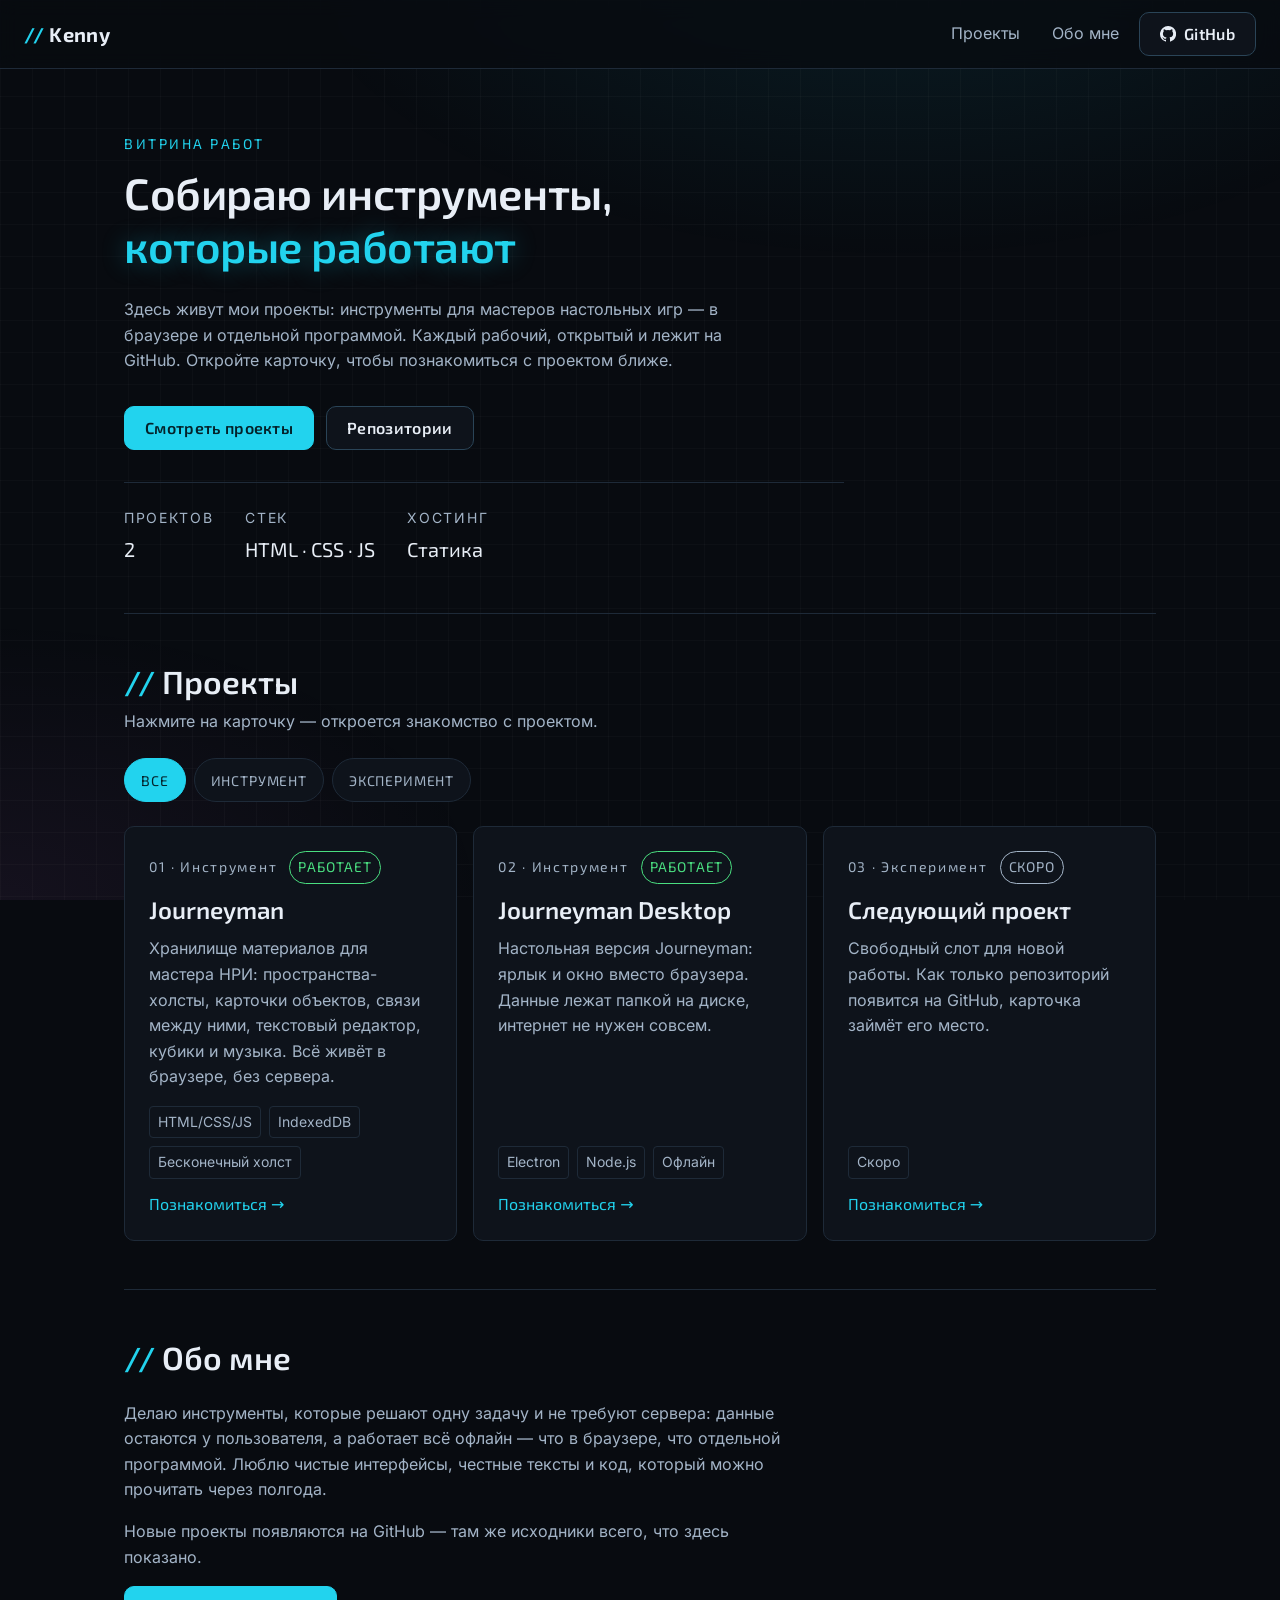
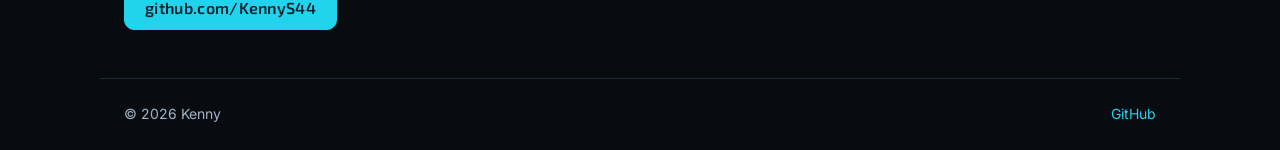
==== index.html @ f15e777d "js/main.js, index.html, og.png: карточка Mind заменена на Journeyman Desktop В main.js слот Mind зам" ====
<!DOCTYPE html>
<html lang="ru">
<head>
<meta charset="utf-8">
<meta name="viewport" content="width=device-width, initial-scale=1">
<title>Kenny — фронтенд-разработчик, портфолио проектов</title>
<meta name="description" content="Портфолио Kenny: инструменты на чистых HTML, CSS и JavaScript. Journeyman — кодекс мастера настольных ролевых игр в браузере и настольной версией. Исходники на GitHub.">
<link rel="canonical" href="https://kennys44.github.io/MyScreen/">

<meta property="og:type" content="website">
<meta property="og:site_name" content="Kenny — витрина проектов">
<meta property="og:title" content="Kenny — фронтенд-разработчик, портфолио проектов">
<meta property="og:description" content="Инструменты на чистых HTML, CSS и JavaScript: Journeyman для мастеров НРИ — в браузере и настольной версией. Исходники на GitHub.">
<meta property="og:url" content="https://kennys44.github.io/MyScreen/">
<meta property="og:image" content="https://kennys44.github.io/MyScreen/og.png">
<meta property="og:image:width" content="1200">
<meta property="og:image:height" content="630">
<meta property="og:locale" content="ru_RU">
<meta name="twitter:card" content="summary_large_image">
<meta name="theme-color" content="#080b10">

<link rel="icon" href="favicon.svg" type="image/svg+xml">
<link rel="apple-touch-icon" href="apple-touch-icon.png">

<link rel="preload" href="fonts/Exo2-600-cyrillic.woff2" as="font" type="font/woff2" crossorigin>
<link rel="preload" href="fonts/Inter-400-cyrillic.woff2" as="font" type="font/woff2" crossorigin>
<link rel="stylesheet" href="fonts.css">
<link rel="stylesheet" href="style.css">
</head>
<body>
<div class="grid-bg" aria-hidden="true"></div>

<header class="topbar">
  <a class="brand" href="#top">
    <span class="brand-mark">//</span> Kenny
  </a>
  <nav class="nav">
    <a href="#projects">Проекты</a>
    <a href="#about">Обо мне</a>
    <a class="btn btn-ghost" href="https://github.com/KennyS44" target="_blank" rel="noopener">
      <svg viewBox="0 0 16 16" width="16" height="16" aria-hidden="true"><path fill="currentColor" d="M8 0a8 8 0 0 0-2.53 15.59c.4.07.55-.17.55-.38l-.01-1.34c-2.23.48-2.7-1.07-2.7-1.07-.36-.93-.89-1.18-.89-1.18-.73-.5.05-.49.05-.49.8.06 1.23.83 1.23.83.72 1.23 1.88.87 2.34.67.07-.52.28-.87.51-1.07-1.78-.2-3.64-.89-3.64-3.95 0-.87.31-1.59.83-2.15-.08-.2-.36-1.02.08-2.12 0 0 .67-.21 2.2.82a7.6 7.6 0 0 1 4 0c1.53-1.03 2.2-.82 2.2-.82.44 1.1.16 1.92.08 2.12.52.56.83 1.28.83 2.15 0 3.07-1.87 3.75-3.65 3.95.29.25.54.73.54 1.48l-.01 2.2c0 .21.14.46.55.38A8 8 0 0 0 8 0z"/></svg>
      GitHub
    </a>
  </nav>
</header>

<main id="top">
  <section class="hero">
    <p class="eyebrow">Витрина работ</p>
    <h1>Собираю инструменты,<br><span class="accent">которые работают</span></h1>
    <p class="lead">
      Здесь живут мои проекты: инструменты для мастеров настольных игр —
      в браузере и отдельной программой. Каждый рабочий, открытый и лежит
      на GitHub. Откройте карточку, чтобы познакомиться с проектом ближе.
    </p>
    <div class="hero-actions">
      <a class="btn btn-solid" href="#projects">Смотреть проекты</a>
      <a class="btn btn-ghost" href="https://github.com/KennyS44" target="_blank" rel="noopener">Репозитории</a>
    </div>
    <dl class="stats">
      <div><dt>Проектов</dt><dd data-stat="count">—</dd></div>
      <div><dt>Стек</dt><dd>HTML · CSS · JS</dd></div>
      <div><dt>Хостинг</dt><dd>Статика</dd></div>
    </dl>
  </section>

  <section class="section" id="projects">
    <div class="section-head">
      <h2>Проекты</h2>
      <p class="section-sub">Нажмите на карточку — откроется знакомство с проектом.</p>
    </div>
    <div class="filters" role="group" aria-label="Фильтр проектов"></div>
    <ul class="cards" id="cards"></ul>
  </section>

  <section class="section" id="about">
    <div class="section-head">
      <h2>Обо мне</h2>
    </div>
    <div class="about">
      <p>
        Делаю инструменты, которые решают одну задачу и не требуют сервера:
        данные остаются у пользователя, а работает всё офлайн — что в браузере,
        что отдельной программой. Люблю чистые интерфейсы, честные тексты и код,
        который можно прочитать через полгода.
      </p>
      <p>
        Новые проекты появляются на GitHub — там же исходники всего, что здесь
        показано.
      </p>
      <a class="btn btn-solid" href="https://github.com/KennyS44" target="_blank" rel="noopener">github.com/KennyS44</a>
    </div>
  </section>
</main>

<footer class="footer">
  <span>© <span data-year></span> Kenny</span>
  <a href="https://github.com/KennyS44" target="_blank" rel="noopener">GitHub</a>
</footer>

<div class="modal" id="modal" hidden>
  <div class="modal-backdrop" data-close></div>
  <div class="modal-panel" role="dialog" aria-modal="true" aria-labelledby="modal-title" tabindex="-1">
    <button class="modal-close" type="button" data-close aria-label="Закрыть">×</button>
    <div class="modal-body"></div>
  </div>
</div>

<script src="main.js"></script>
</body>
</html>
---- fonts.css ----
/* Шрифты лежат рядом — сайт не зависит от Google Fonts. */

@font-face {
  font-family: 'Exo 2';
  font-style: normal;
  font-weight: 400;
  font-display: swap;
  src: url('fonts/Exo2-400-cyrillic.woff2') format('woff2');
  unicode-range: U+0301, U+0400-045F, U+0490-0491, U+04B0-04B1, U+2116;
}

@font-face {
  font-family: 'Exo 2';
  font-style: normal;
  font-weight: 400;
  font-display: swap;
  src: url('fonts/Exo2-400-latin.woff2') format('woff2');
  unicode-range: U+0000-00FF, U+0131, U+0152-0153, U+02BB-02BC, U+02C6, U+02DA, U+02DC, U+0304, U+0308, U+0329, U+2000-206F, U+20AC, U+2122, U+2191, U+2193, U+2212, U+2215, U+FEFF, U+FFFD;
}

@font-face {
  font-family: 'Exo 2';
  font-style: normal;
  font-weight: 600;
  font-display: swap;
  src: url('fonts/Exo2-600-cyrillic.woff2') format('woff2');
  unicode-range: U+0301, U+0400-045F, U+0490-0491, U+04B0-04B1, U+2116;
}

@font-face {
  font-family: 'Exo 2';
  font-style: normal;
  font-weight: 600;
  font-display: swap;
  src: url('fonts/Exo2-600-latin.woff2') format('woff2');
  unicode-range: U+0000-00FF, U+0131, U+0152-0153, U+02BB-02BC, U+02C6, U+02DA, U+02DC, U+0304, U+0308, U+0329, U+2000-206F, U+20AC, U+2122, U+2191, U+2193, U+2212, U+2215, U+FEFF, U+FFFD;
}

@font-face {
  font-family: 'Exo 2';
  font-style: normal;
  font-weight: 700;
  font-display: swap;
  src: url('fonts/Exo2-700-cyrillic.woff2') format('woff2');
  unicode-range: U+0301, U+0400-045F, U+0490-0491, U+04B0-04B1, U+2116;
}

@font-face {
  font-family: 'Exo 2';
  font-style: normal;
  font-weight: 700;
  font-display: swap;
  src: url('fonts/Exo2-700-latin.woff2') format('woff2');
  unicode-range: U+0000-00FF, U+0131, U+0152-0153, U+02BB-02BC, U+02C6, U+02DA, U+02DC, U+0304, U+0308, U+0329, U+2000-206F, U+20AC, U+2122, U+2191, U+2193, U+2212, U+2215, U+FEFF, U+FFFD;
}

@font-face {
  font-family: 'Inter';
  font-style: normal;
  font-weight: 400;
  font-display: swap;
  src: url('fonts/Inter-400-cyrillic.woff2') format('woff2');
  unicode-range: U+0301, U+0400-045F, U+0490-0491, U+04B0-04B1, U+2116;
}

@font-face {
  font-family: 'Inter';
  font-style: normal;
  font-weight: 400;
  font-display: swap;
  src: url('fonts/Inter-400-latin.woff2') format('woff2');
  unicode-range: U+0000-00FF, U+0131, U+0152-0153, U+02BB-02BC, U+02C6, U+02DA, U+02DC, U+0304, U+0308, U+0329, U+2000-206F, U+20AC, U+2122, U+2191, U+2193, U+2212, U+2215, U+FEFF, U+FFFD;
}
---- style.css ----
/* MyScreen — витрина проектов. Киберпанк-каркас в деловой подаче. */

:root {
  --bg: #080b10;
  --surface: #0e131b;
  --surface-2: #131a24;
  --line: #1e2a38;
  --line-hot: #2a4457;
  --text: #e8eef6;
  --muted: #a3b4c7;
  --accent: #22d3ee;
  --accent-dim: #0e7f92;
  --magenta: #e879f9;

  --f-head: "Exo 2", ui-sans-serif, system-ui, sans-serif;
  --f-body: "Inter", ui-sans-serif, system-ui, -apple-system, sans-serif;

  --r: 10px;
  --ease: cubic-bezier(.22, .61, .36, 1);
}

* { box-sizing: border-box; }

html { scroll-behavior: smooth; }

body {
  margin: 0;
  background: var(--bg);
  color: var(--text);
  font-family: var(--f-body);
  font-size: 16px;
  line-height: 1.6;
  -webkit-font-smoothing: antialiased;
  overflow-x: hidden;
}

/* Фоновая сетка — тихая, не мешает читать */
.grid-bg {
  position: fixed;
  inset: 0;
  z-index: -1;
  background:
    radial-gradient(900px 500px at 70% -10%, rgba(34, 211, 238, .10), transparent 70%),
    radial-gradient(700px 400px at 0% 100%, rgba(232, 121, 249, .06), transparent 70%),
    linear-gradient(rgba(255, 255, 255, .022) 1px, transparent 1px) 0 0 / 100% 32px,
    linear-gradient(90deg, rgba(255, 255, 255, .022) 1px, transparent 1px) 0 0 / 32px 100%;
}

a { color: var(--accent); text-decoration: none; }
a:hover { color: #7fe9f7; }

h1, h2, h3 { font-family: var(--f-head); font-weight: 600; line-height: 1.2; margin: 0; }

/* ---------- Шапка ---------- */
.topbar {
  position: sticky;
  top: 0;
  z-index: 20;
  display: flex;
  align-items: center;
  justify-content: space-between;
  gap: 16px;
  padding: 12px 24px;
  background: rgba(8, 11, 16, .82);
  backdrop-filter: blur(10px);
  border-bottom: 1px solid var(--line);
}

.brand {
  font-family: var(--f-head);
  font-size: 20px;
  font-weight: 700;
  color: var(--text);
  letter-spacing: .02em;
}
.brand-mark { color: var(--accent); }

.nav { display: flex; align-items: center; gap: 8px; }
.nav > a:not(.btn) {
  color: var(--muted);
  font-size: 16px;
  padding: 8px 12px;
  border-radius: var(--r);
  min-height: 44px;
  display: inline-flex;
  align-items: center;
  transition: color .2s var(--ease), background .2s var(--ease);
}
.nav > a:not(.btn):hover { color: var(--text); background: var(--surface-2); }

/* ---------- Кнопки ---------- */
.btn {
  display: inline-flex;
  align-items: center;
  justify-content: center;
  gap: 8px;
  min-height: 44px;
  padding: 8px 20px;
  border-radius: var(--r);
  border: 1px solid var(--line-hot);
  font-family: var(--f-head);
  font-size: 16px;
  font-weight: 600;
  letter-spacing: .02em;
  cursor: pointer;
  transition: transform .2s var(--ease), background .2s var(--ease),
              border-color .2s var(--ease), box-shadow .2s var(--ease);
}
.btn:hover { transform: translateY(-2px); }

.btn-solid {
  background: var(--accent);
  border-color: var(--accent);
  color: #04222a;
}
.btn-solid:hover { background: #4ce0f5; color: #04222a; box-shadow: 0 8px 24px rgba(34, 211, 238, .22); }

.btn-ghost { background: var(--surface); color: var(--text); }
.btn-ghost:hover { border-color: var(--accent); color: var(--text); background: var(--surface-2); }

/* ---------- Герой ---------- */
main { max-width: 1080px; margin: 0 auto; padding: 0 24px; }

.hero { padding: 64px 0 48px; max-width: 720px; }

.eyebrow {
  font-family: var(--f-head);
  font-size: 14px;
  letter-spacing: .18em;
  text-transform: uppercase;
  color: var(--accent);
  margin: 0 0 12px;
}

.hero h1 { font-size: 44px; letter-spacing: -.01em; }
.hero h1 .accent {
  color: var(--accent);
  text-shadow: 0 0 24px rgba(34, 211, 238, .35);
}

.lead {
  color: var(--muted);
  font-size: 16px;
  max-width: 60ch;
  margin: 24px 0 0;
}

.hero-actions { display: flex; flex-wrap: wrap; gap: 12px; margin-top: 32px; }

.stats {
  display: flex;
  flex-wrap: wrap;
  gap: 32px;
  margin: 32px 0 0;
  padding-top: 24px;
  border-top: 1px solid var(--line);
}
.stats dt {
  font-size: 14px;
  letter-spacing: .12em;
  text-transform: uppercase;
  color: var(--muted);
}
.stats dd {
  margin: 4px 0 0;
  font-family: var(--f-head);
  font-size: 20px;
  color: var(--text);
}

/* ---------- Секции ---------- */
.section { padding: 48px 0; border-top: 1px solid var(--line); }
.section-head { margin-bottom: 24px; }
.section-head h2 { font-size: 32px; }
.section-head h2::before { content: "// "; color: var(--accent); }
.section-sub { color: var(--muted); margin: 8px 0 0; max-width: 60ch; }

/* ---------- Фильтры ---------- */
.filters { display: flex; flex-wrap: wrap; gap: 8px; margin-bottom: 24px; }
.chip {
  min-height: 44px;
  padding: 8px 16px;
  border-radius: 999px;
  border: 1px solid var(--line);
  background: var(--surface);
  color: var(--muted);
  font-family: var(--f-head);
  font-size: 14px;
  letter-spacing: .06em;
  text-transform: uppercase;
  cursor: pointer;
  transition: color .2s var(--ease), border-color .2s var(--ease), background .2s var(--ease);
}
.chip:hover { color: var(--text); border-color: var(--line-hot); }
.chip[aria-pressed="true"] {
  color: #04222a;
  background: var(--accent);
  border-color: var(--accent);
}

/* ---------- Карточки ---------- */
.cards {
  list-style: none;
  margin: 0;
  padding: 0;
  display: grid;
  grid-template-columns: repeat(auto-fill, minmax(300px, 1fr));
  gap: 16px;
}

.cards li { display: flex; }

.card {
  position: relative;
  display: flex;
  flex-direction: column;
  gap: 12px;
  width: 100%;
  text-align: left;
  padding: 24px;
  background: var(--surface);
  border: 1px solid var(--line);
  border-radius: var(--r);
  color: var(--text);
  font: inherit;
  cursor: pointer;
  overflow: hidden;
  transition: transform .2s var(--ease), border-color .2s var(--ease), background .2s var(--ease);
}
.card::before {
  content: "";
  position: absolute;
  left: 0; top: 0; bottom: 0;
  width: 2px;
  background: linear-gradient(180deg, var(--accent), var(--magenta));
  opacity: 0;
  transition: opacity .2s var(--ease);
}
.card:hover, .card:focus-visible {
  transform: translateY(-4px);
  border-color: var(--line-hot);
  background: var(--surface-2);
  outline: none;
}
.card:hover::before, .card:focus-visible::before { opacity: 1; }

.card-top { display: flex; align-items: center; justify-content: space-between; gap: 12px; }
.card-id { font-family: var(--f-head); font-size: 14px; letter-spacing: .12em; color: var(--muted); }

.status {
  font-family: var(--f-head);
  font-size: 14px;
  letter-spacing: .06em;
  text-transform: uppercase;
  padding: 4px 8px;
  border-radius: 999px;
  border: 1px solid currentColor;
}
.status.live { color: #4ade80; }
.status.wip { color: #fbbf24; }
.status.idea { color: var(--muted); }

.card h3 { font-size: 24px; }
.card p { margin: 0; color: var(--muted); font-size: 16px; }

.tags { display: flex; flex-wrap: wrap; gap: 8px; margin-top: auto; padding-top: 4px; }
.tag {
  font-size: 14px;
  color: var(--muted);
  border: 1px solid var(--line);
  border-radius: 4px;
  padding: 4px 8px;
}

.card-more { font-family: var(--f-head); font-size: 16px; color: var(--accent); }

/* ---------- Обо мне ---------- */
.about { max-width: 66ch; display: flex; flex-direction: column; align-items: flex-start; gap: 16px; }
.about p { margin: 0; color: var(--muted); }

/* ---------- Подвал ---------- */
.footer {
  max-width: 1080px;
  margin: 0 auto;
  padding: 24px;
  display: flex;
  justify-content: space-between;
  gap: 16px;
  color: var(--muted);
  font-size: 14px;
  border-top: 1px solid var(--line);
}

/* ---------- Знакомство с проектом ---------- */
.modal { position: fixed; inset: 0; z-index: 50; display: flex; }
.modal[hidden] { display: none; }

.modal-backdrop {
  position: absolute;
  inset: 0;
  background: rgba(4, 7, 11, .78);
  backdrop-filter: blur(4px);
  animation: fade .2s var(--ease);
}

.modal-panel {
  position: relative;
  margin: auto;
  width: min(680px, calc(100% - 32px));
  max-height: min(86vh, 860px);
  overflow-y: auto;
  background: var(--surface);
  border: 1px solid var(--line-hot);
  border-radius: var(--r);
  padding: 32px;
  animation: rise .24s var(--ease);
}

.modal-close {
  position: absolute;
  top: 12px;
  right: 12px;
  width: 44px;
  height: 44px;
  border-radius: var(--r);
  border: 1px solid var(--line);
  background: var(--surface-2);
  color: var(--muted);
  font-size: 24px;
  line-height: 1;
  cursor: pointer;
  transition: color .2s var(--ease), border-color .2s var(--ease);
}
.modal-close:hover { color: var(--text); border-color: var(--accent); }

.modal-body h2 { font-size: 32px; margin-bottom: 8px; padding-right: 44px; }
.modal-body .modal-sub { color: var(--muted); margin: 0 0 24px; }
.modal-body h4 {
  font-family: var(--f-head);
  font-size: 14px;
  letter-spacing: .14em;
  text-transform: uppercase;
  color: var(--accent);
  margin: 24px 0 8px;
}
.modal-body p { margin: 0 0 12px; color: var(--muted); max-width: 66ch; }
.modal-body ul { margin: 0; padding-left: 20px; color: var(--muted); }
.modal-body li { margin-bottom: 8px; }
.modal-actions { display: flex; flex-wrap: wrap; gap: 12px; margin-top: 32px; }

@keyframes fade { from { opacity: 0; } }
@keyframes rise { from { opacity: 0; transform: translateY(12px); } }

:focus-visible { outline: 2px solid var(--accent); outline-offset: 2px; }

@media (max-width: 640px) {
  .topbar { padding: 8px 16px; }
  /* На узком экране навигация дублируется кнопками в герое — оставляем GitHub */
  .nav > a:not(.btn) { display: none; }
  main { padding: 0 16px; }
  .hero { padding: 32px 0; }
  .hero h1 { font-size: 32px; }
  .section-head h2 { font-size: 24px; }
  .stats { gap: 24px; }
  .modal-panel { padding: 24px; }
  .modal-body h2 { font-size: 24px; }
  .footer { padding: 24px 16px; }
}

@media (prefers-reduced-motion: reduce) {
  html { scroll-behavior: auto; }
  *, *::before, *::after { animation-duration: .01ms !important; transition-duration: .01ms !important; }
}
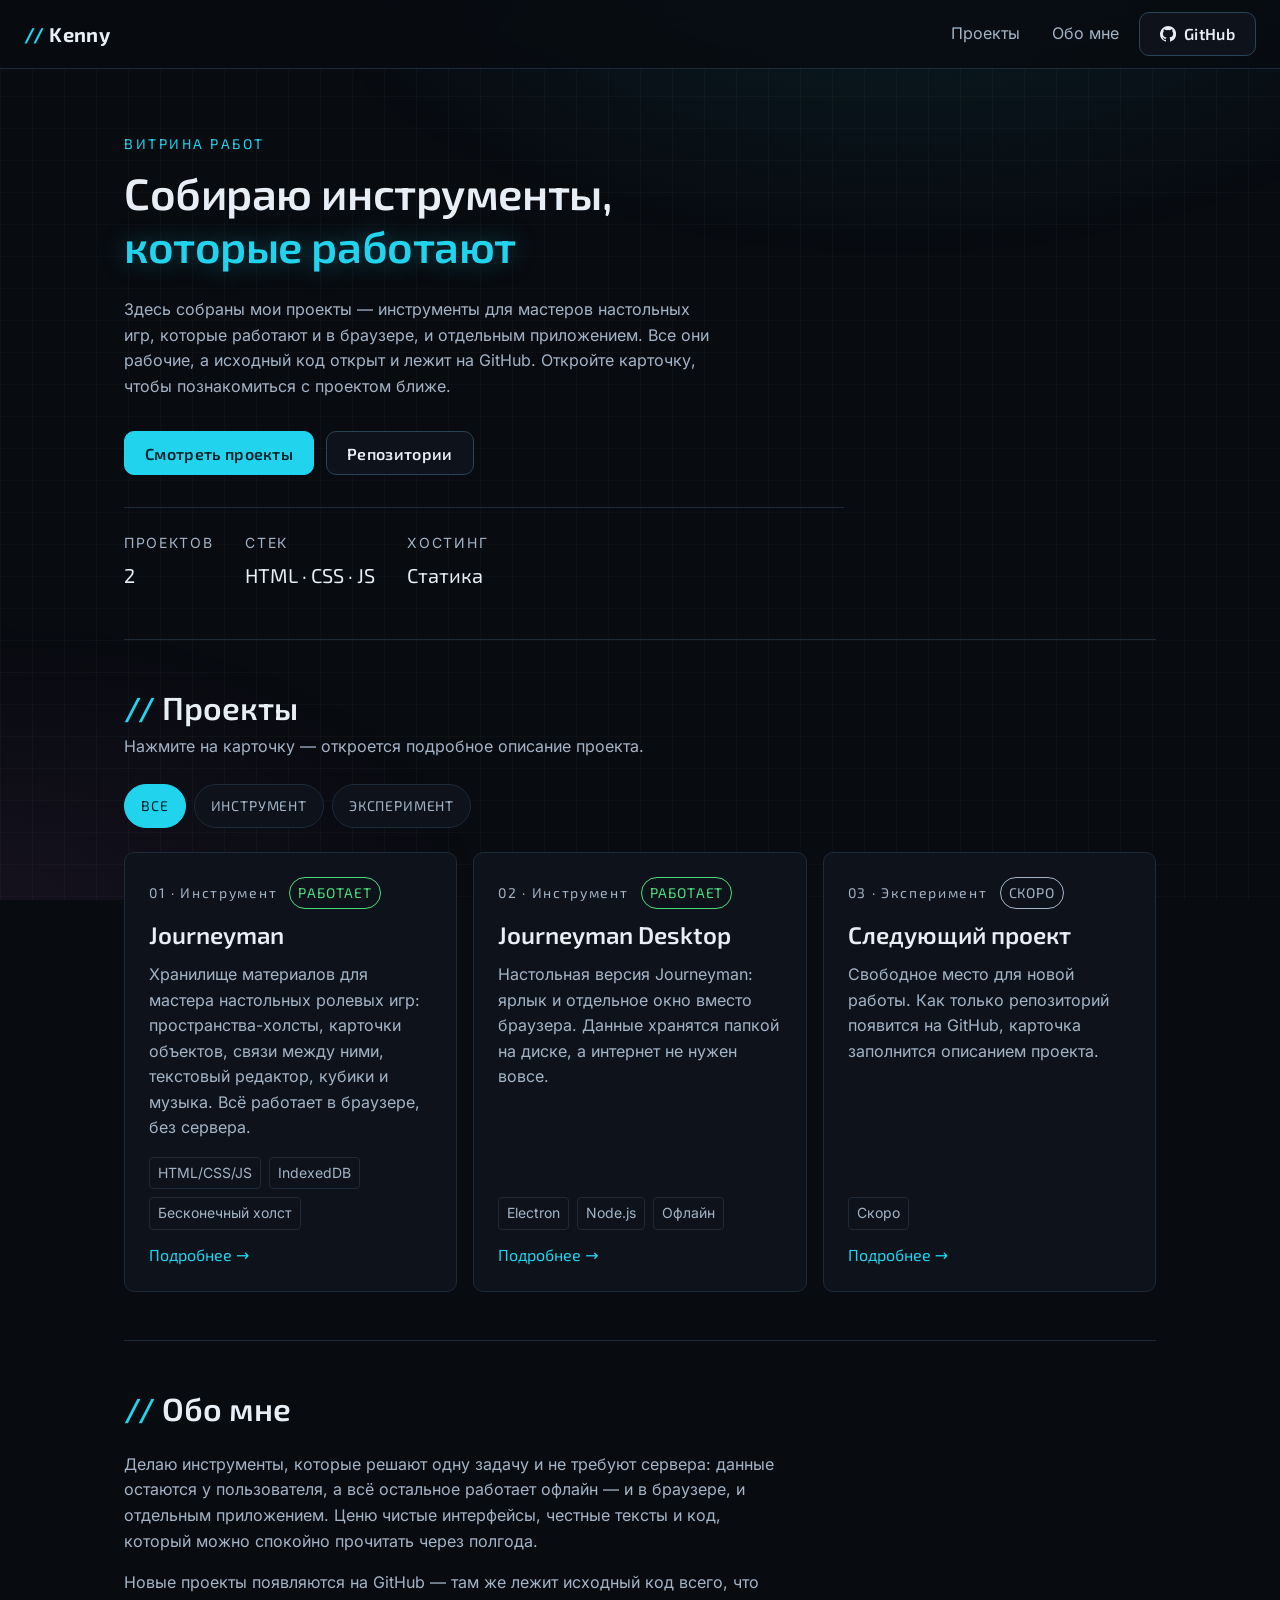
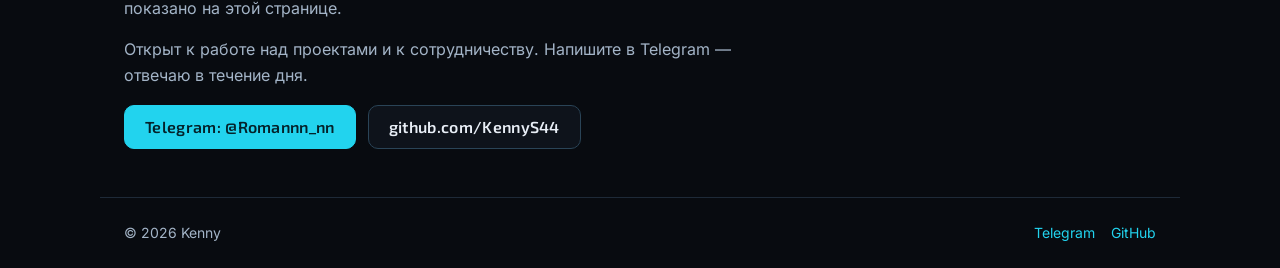
==== commit edff63d9: "index.html, js/main.js: добавлен контакт в Telegram, тексты вычитаны В index.html вставлена ссылка н" ====
--- a/index.html
+++ b/index.html
@@ -4,28 +4,28 @@
 <meta charset="utf-8">
 <meta name="viewport" content="width=device-width, initial-scale=1">
 <title>Kenny — фронтенд-разработчик, портфолио проектов</title>
-<meta name="description" content="Портфолио Kenny: инструменты на чистых HTML, CSS и JavaScript. Journeyman — кодекс мастера настольных ролевых игр в браузере и настольной версией. Исходники на GitHub.">
+<meta name="description" content="Портфолио Kenny: инструменты на чистых HTML, CSS и JavaScript. Journeyman — кодекс мастера настольных ролевых игр: в браузере и в виде настольного приложения. Исходный код открыт на GitHub.">
 <link rel="canonical" href="https://kennys44.github.io/MyScreen/">
 
 <meta property="og:type" content="website">
 <meta property="og:site_name" content="Kenny — витрина проектов">
 <meta property="og:title" content="Kenny — фронтенд-разработчик, портфолио проектов">
-<meta property="og:description" content="Инструменты на чистых HTML, CSS и JavaScript: Journeyman для мастеров НРИ — в браузере и настольной версией. Исходники на GitHub.">
+<meta property="og:description" content="Инструменты на чистых HTML, CSS и JavaScript. Journeyman для мастеров настольных ролевых игр: в браузере и в виде настольного приложения. Исходный код открыт на GitHub.">
 <meta property="og:url" content="https://kennys44.github.io/MyScreen/">
-<meta property="og:image" content="https://kennys44.github.io/MyScreen/og.png">
+<meta property="og:image" content="https://kennys44.github.io/MyScreen/img/og.png">
 <meta property="og:image:width" content="1200">
 <meta property="og:image:height" content="630">
 <meta property="og:locale" content="ru_RU">
 <meta name="twitter:card" content="summary_large_image">
 <meta name="theme-color" content="#080b10">
 
-<link rel="icon" href="favicon.svg" type="image/svg+xml">
-<link rel="apple-touch-icon" href="apple-touch-icon.png">
+<link rel="icon" href="img/favicon.svg" type="image/svg+xml">
+<link rel="apple-touch-icon" href="img/apple-touch-icon.png">
 
 <link rel="preload" href="fonts/Exo2-600-cyrillic.woff2" as="font" type="font/woff2" crossorigin>
 <link rel="preload" href="fonts/Inter-400-cyrillic.woff2" as="font" type="font/woff2" crossorigin>
-<link rel="stylesheet" href="fonts.css">
-<link rel="stylesheet" href="style.css">
+<link rel="stylesheet" href="css/fonts.css">
+<link rel="stylesheet" href="css/style.css">
 </head>
 <body>
 <div class="grid-bg" aria-hidden="true"></div>
@@ -49,9 +49,10 @@
     <p class="eyebrow">Витрина работ</p>
     <h1>Собираю инструменты,<br><span class="accent">которые работают</span></h1>
     <p class="lead">
-      Здесь живут мои проекты: инструменты для мастеров настольных игр —
-      в браузере и отдельной программой. Каждый рабочий, открытый и лежит
-      на GitHub. Откройте карточку, чтобы познакомиться с проектом ближе.
+      Здесь собраны мои проекты — инструменты для мастеров настольных игр,
+      которые работают и в браузере, и отдельным приложением. Все они рабочие,
+      а исходный код открыт и лежит на GitHub. Откройте карточку, чтобы
+      познакомиться с проектом ближе.
     </p>
     <div class="hero-actions">
       <a class="btn btn-solid" href="#projects">Смотреть проекты</a>
@@ -67,7 +68,7 @@
   <section class="section" id="projects">
     <div class="section-head">
       <h2>Проекты</h2>
-      <p class="section-sub">Нажмите на карточку — откроется знакомство с проектом.</p>
+      <p class="section-sub">Нажмите на карточку — откроется подробное описание проекта.</p>
     </div>
     <div class="filters" role="group" aria-label="Фильтр проектов"></div>
     <ul class="cards" id="cards"></ul>
@@ -80,22 +81,32 @@
     <div class="about">
       <p>
         Делаю инструменты, которые решают одну задачу и не требуют сервера:
-        данные остаются у пользователя, а работает всё офлайн — что в браузере,
-        что отдельной программой. Люблю чистые интерфейсы, честные тексты и код,
-        который можно прочитать через полгода.
+        данные остаются у пользователя, а всё остальное работает офлайн — и в
+        браузере, и отдельным приложением. Ценю чистые интерфейсы, честные
+        тексты и код, который можно спокойно прочитать через полгода.
       </p>
       <p>
-        Новые проекты появляются на GitHub — там же исходники всего, что здесь
-        показано.
+        Новые проекты появляются на GitHub — там же лежит исходный код всего,
+        что показано на этой странице.
       </p>
-      <a class="btn btn-solid" href="https://github.com/KennyS44" target="_blank" rel="noopener">github.com/KennyS44</a>
+      <p>
+        Открыт к работе над проектами и к сотрудничеству. Напишите в Telegram —
+        отвечаю в течение дня.
+      </p>
+      <div class="about-actions">
+        <a class="btn btn-solid" href="https://t.me/Romannn_nn" target="_blank" rel="noopener">Telegram: @Romannn_nn</a>
+        <a class="btn btn-ghost" href="https://github.com/KennyS44" target="_blank" rel="noopener">github.com/KennyS44</a>
+      </div>
     </div>
   </section>
 </main>
 
 <footer class="footer">
   <span>© <span data-year></span> Kenny</span>
-  <a href="https://github.com/KennyS44" target="_blank" rel="noopener">GitHub</a>
+  <span class="footer-links">
+    <a href="https://t.me/Romannn_nn" target="_blank" rel="noopener">Telegram</a>
+    <a href="https://github.com/KennyS44" target="_blank" rel="noopener">GitHub</a>
+  </span>
 </footer>
 
 <div class="modal" id="modal" hidden>
@@ -106,6 +117,6 @@
   </div>
 </div>
 
-<script src="main.js"></script>
+<script src="js/main.js"></script>
 </body>
 </html>
--- a/css/fonts.css
+++ b/css/fonts.css
@@ -0,0 +1,73 @@
+/* Шрифты лежат рядом — сайт не зависит от Google Fonts. */
+
+@font-face {
+  font-family: 'Exo 2';
+  font-style: normal;
+  font-weight: 400;
+  font-display: swap;
+  src: url('../fonts/Exo2-400-cyrillic.woff2') format('woff2');
+  unicode-range: U+0301, U+0400-045F, U+0490-0491, U+04B0-04B1, U+2116;
+}
+
+@font-face {
+  font-family: 'Exo 2';
+  font-style: normal;
+  font-weight: 400;
+  font-display: swap;
+  src: url('../fonts/Exo2-400-latin.woff2') format('woff2');
+  unicode-range: U+0000-00FF, U+0131, U+0152-0153, U+02BB-02BC, U+02C6, U+02DA, U+02DC, U+0304, U+0308, U+0329, U+2000-206F, U+20AC, U+2122, U+2191, U+2193, U+2212, U+2215, U+FEFF, U+FFFD;
+}
+
+@font-face {
+  font-family: 'Exo 2';
+  font-style: normal;
+  font-weight: 600;
+  font-display: swap;
+  src: url('../fonts/Exo2-600-cyrillic.woff2') format('woff2');
+  unicode-range: U+0301, U+0400-045F, U+0490-0491, U+04B0-04B1, U+2116;
+}
+
+@font-face {
+  font-family: 'Exo 2';
+  font-style: normal;
+  font-weight: 600;
+  font-display: swap;
+  src: url('../fonts/Exo2-600-latin.woff2') format('woff2');
+  unicode-range: U+0000-00FF, U+0131, U+0152-0153, U+02BB-02BC, U+02C6, U+02DA, U+02DC, U+0304, U+0308, U+0329, U+2000-206F, U+20AC, U+2122, U+2191, U+2193, U+2212, U+2215, U+FEFF, U+FFFD;
+}
+
+@font-face {
+  font-family: 'Exo 2';
+  font-style: normal;
+  font-weight: 700;
+  font-display: swap;
+  src: url('../fonts/Exo2-700-cyrillic.woff2') format('woff2');
+  unicode-range: U+0301, U+0400-045F, U+0490-0491, U+04B0-04B1, U+2116;
+}
+
+@font-face {
+  font-family: 'Exo 2';
+  font-style: normal;
+  font-weight: 700;
+  font-display: swap;
+  src: url('../fonts/Exo2-700-latin.woff2') format('woff2');
+  unicode-range: U+0000-00FF, U+0131, U+0152-0153, U+02BB-02BC, U+02C6, U+02DA, U+02DC, U+0304, U+0308, U+0329, U+2000-206F, U+20AC, U+2122, U+2191, U+2193, U+2212, U+2215, U+FEFF, U+FFFD;
+}
+
+@font-face {
+  font-family: 'Inter';
+  font-style: normal;
+  font-weight: 400;
+  font-display: swap;
+  src: url('../fonts/Inter-400-cyrillic.woff2') format('woff2');
+  unicode-range: U+0301, U+0400-045F, U+0490-0491, U+04B0-04B1, U+2116;
+}
+
+@font-face {
+  font-family: 'Inter';
+  font-style: normal;
+  font-weight: 400;
+  font-display: swap;
+  src: url('../fonts/Inter-400-latin.woff2') format('woff2');
+  unicode-range: U+0000-00FF, U+0131, U+0152-0153, U+02BB-02BC, U+02C6, U+02DA, U+02DC, U+0304, U+0308, U+0329, U+2000-206F, U+20AC, U+2122, U+2191, U+2193, U+2212, U+2215, U+FEFF, U+FFFD;
+}
--- a/css/style.css
+++ b/css/style.css
@@ -0,0 +1,375 @@
+/* MyScreen — витрина проектов. Киберпанк-каркас в деловой подаче. */
+
+:root {
+  --bg: #080b10;
+  --surface: #0e131b;
+  --surface-2: #131a24;
+  --line: #1e2a38;
+  --line-hot: #2a4457;
+  --text: #e8eef6;
+  --muted: #a3b4c7;
+  --accent: #22d3ee;
+  --accent-dim: #0e7f92;
+  --magenta: #e879f9;
+
+  --f-head: "Exo 2", ui-sans-serif, system-ui, sans-serif;
+  --f-body: "Inter", ui-sans-serif, system-ui, -apple-system, sans-serif;
+
+  --r: 10px;
+  --ease: cubic-bezier(.22, .61, .36, 1);
+}
+
+* { box-sizing: border-box; }
+
+html { scroll-behavior: smooth; }
+
+body {
+  margin: 0;
+  background: var(--bg);
+  color: var(--text);
+  font-family: var(--f-body);
+  font-size: 16px;
+  line-height: 1.6;
+  -webkit-font-smoothing: antialiased;
+  overflow-x: hidden;
+}
+
+/* Фоновая сетка — тихая, не мешает читать */
+.grid-bg {
+  position: fixed;
+  inset: 0;
+  z-index: -1;
+  background:
+    radial-gradient(900px 500px at 70% -10%, rgba(34, 211, 238, .10), transparent 70%),
+    radial-gradient(700px 400px at 0% 100%, rgba(232, 121, 249, .06), transparent 70%),
+    linear-gradient(rgba(255, 255, 255, .022) 1px, transparent 1px) 0 0 / 100% 32px,
+    linear-gradient(90deg, rgba(255, 255, 255, .022) 1px, transparent 1px) 0 0 / 32px 100%;
+}
+
+a { color: var(--accent); text-decoration: none; }
+a:hover { color: #7fe9f7; }
+
+h1, h2, h3 { font-family: var(--f-head); font-weight: 600; line-height: 1.2; margin: 0; }
+
+/* ---------- Шапка ---------- */
+.topbar {
+  position: sticky;
+  top: 0;
+  z-index: 20;
+  display: flex;
+  align-items: center;
+  justify-content: space-between;
+  gap: 16px;
+  padding: 12px 24px;
+  background: rgba(8, 11, 16, .82);
+  backdrop-filter: blur(10px);
+  border-bottom: 1px solid var(--line);
+}
+
+.brand {
+  font-family: var(--f-head);
+  font-size: 20px;
+  font-weight: 700;
+  color: var(--text);
+  letter-spacing: .02em;
+}
+.brand-mark { color: var(--accent); }
+
+.nav { display: flex; align-items: center; gap: 8px; }
+.nav > a:not(.btn) {
+  color: var(--muted);
+  font-size: 16px;
+  padding: 8px 12px;
+  border-radius: var(--r);
+  min-height: 44px;
+  display: inline-flex;
+  align-items: center;
+  transition: color .2s var(--ease), background .2s var(--ease);
+}
+.nav > a:not(.btn):hover { color: var(--text); background: var(--surface-2); }
+
+/* ---------- Кнопки ---------- */
+.btn {
+  display: inline-flex;
+  align-items: center;
+  justify-content: center;
+  gap: 8px;
+  min-height: 44px;
+  padding: 8px 20px;
+  border-radius: var(--r);
+  border: 1px solid var(--line-hot);
+  font-family: var(--f-head);
+  font-size: 16px;
+  font-weight: 600;
+  letter-spacing: .02em;
+  cursor: pointer;
+  transition: transform .2s var(--ease), background .2s var(--ease),
+              border-color .2s var(--ease), box-shadow .2s var(--ease);
+}
+.btn:hover { transform: translateY(-2px); }
+
+.btn-solid {
+  background: var(--accent);
+  border-color: var(--accent);
+  color: #04222a;
+}
+.btn-solid:hover { background: #4ce0f5; color: #04222a; box-shadow: 0 8px 24px rgba(34, 211, 238, .22); }
+
+.btn-ghost { background: var(--surface); color: var(--text); }
+.btn-ghost:hover { border-color: var(--accent); color: var(--text); background: var(--surface-2); }
+
+/* ---------- Герой ---------- */
+main { max-width: 1080px; margin: 0 auto; padding: 0 24px; }
+
+.hero { padding: 64px 0 48px; max-width: 720px; }
+
+.eyebrow {
+  font-family: var(--f-head);
+  font-size: 14px;
+  letter-spacing: .18em;
+  text-transform: uppercase;
+  color: var(--accent);
+  margin: 0 0 12px;
+}
+
+.hero h1 { font-size: 44px; letter-spacing: -.01em; }
+.hero h1 .accent {
+  color: var(--accent);
+  text-shadow: 0 0 24px rgba(34, 211, 238, .35);
+}
+
+.lead {
+  color: var(--muted);
+  font-size: 16px;
+  max-width: 60ch;
+  margin: 24px 0 0;
+}
+
+.hero-actions { display: flex; flex-wrap: wrap; gap: 12px; margin-top: 32px; }
+
+.stats {
+  display: flex;
+  flex-wrap: wrap;
+  gap: 32px;
+  margin: 32px 0 0;
+  padding-top: 24px;
+  border-top: 1px solid var(--line);
+}
+.stats dt {
+  font-size: 14px;
+  letter-spacing: .12em;
+  text-transform: uppercase;
+  color: var(--muted);
+}
+.stats dd {
+  margin: 4px 0 0;
+  font-family: var(--f-head);
+  font-size: 20px;
+  color: var(--text);
+}
+
+/* ---------- Секции ---------- */
+.section { padding: 48px 0; border-top: 1px solid var(--line); }
+.section-head { margin-bottom: 24px; }
+.section-head h2 { font-size: 32px; }
+.section-head h2::before { content: "// "; color: var(--accent); }
+.section-sub { color: var(--muted); margin: 8px 0 0; max-width: 60ch; }
+
+/* ---------- Фильтры ---------- */
+.filters { display: flex; flex-wrap: wrap; gap: 8px; margin-bottom: 24px; }
+.chip {
+  min-height: 44px;
+  padding: 8px 16px;
+  border-radius: 999px;
+  border: 1px solid var(--line);
+  background: var(--surface);
+  color: var(--muted);
+  font-family: var(--f-head);
+  font-size: 14px;
+  letter-spacing: .06em;
+  text-transform: uppercase;
+  cursor: pointer;
+  transition: color .2s var(--ease), border-color .2s var(--ease), background .2s var(--ease);
+}
+.chip:hover { color: var(--text); border-color: var(--line-hot); }
+.chip[aria-pressed="true"] {
+  color: #04222a;
+  background: var(--accent);
+  border-color: var(--accent);
+}
+
+/* ---------- Карточки ---------- */
+.cards {
+  list-style: none;
+  margin: 0;
+  padding: 0;
+  display: grid;
+  grid-template-columns: repeat(auto-fill, minmax(300px, 1fr));
+  gap: 16px;
+}
+
+.cards li { display: flex; }
+
+.card {
+  position: relative;
+  display: flex;
+  flex-direction: column;
+  gap: 12px;
+  width: 100%;
+  text-align: left;
+  padding: 24px;
+  background: var(--surface);
+  border: 1px solid var(--line);
+  border-radius: var(--r);
+  color: var(--text);
+  font: inherit;
+  cursor: pointer;
+  overflow: hidden;
+  transition: transform .2s var(--ease), border-color .2s var(--ease), background .2s var(--ease);
+}
+.card::before {
+  content: "";
+  position: absolute;
+  left: 0; top: 0; bottom: 0;
+  width: 2px;
+  background: linear-gradient(180deg, var(--accent), var(--magenta));
+  opacity: 0;
+  transition: opacity .2s var(--ease);
+}
+.card:hover, .card:focus-visible {
+  transform: translateY(-4px);
+  border-color: var(--line-hot);
+  background: var(--surface-2);
+  outline: none;
+}
+.card:hover::before, .card:focus-visible::before { opacity: 1; }
+
+.card-top { display: flex; align-items: center; justify-content: space-between; gap: 12px; }
+.card-id { font-family: var(--f-head); font-size: 14px; letter-spacing: .12em; color: var(--muted); }
+
+.status {
+  font-family: var(--f-head);
+  font-size: 14px;
+  letter-spacing: .06em;
+  text-transform: uppercase;
+  padding: 4px 8px;
+  border-radius: 999px;
+  border: 1px solid currentColor;
+}
+.status.live { color: #4ade80; }
+.status.wip { color: #fbbf24; }
+.status.idea { color: var(--muted); }
+
+.card h3 { font-size: 24px; }
+.card p { margin: 0; color: var(--muted); font-size: 16px; }
+
+.tags { display: flex; flex-wrap: wrap; gap: 8px; margin-top: auto; padding-top: 4px; }
+.tag {
+  font-size: 14px;
+  color: var(--muted);
+  border: 1px solid var(--line);
+  border-radius: 4px;
+  padding: 4px 8px;
+}
+
+.card-more { font-family: var(--f-head); font-size: 16px; color: var(--accent); }
+
+/* ---------- Обо мне ---------- */
+.about { max-width: 66ch; display: flex; flex-direction: column; align-items: flex-start; gap: 16px; }
+.about p { margin: 0; color: var(--muted); }
+.about-actions { display: flex; flex-wrap: wrap; gap: 12px; }
+
+/* ---------- Подвал ---------- */
+.footer {
+  max-width: 1080px;
+  margin: 0 auto;
+  padding: 24px;
+  display: flex;
+  justify-content: space-between;
+  gap: 16px;
+  color: var(--muted);
+  font-size: 14px;
+  border-top: 1px solid var(--line);
+}
+.footer-links { display: flex; gap: 16px; }
+
+/* ---------- Знакомство с проектом ---------- */
+.modal { position: fixed; inset: 0; z-index: 50; display: flex; }
+.modal[hidden] { display: none; }
+
+.modal-backdrop {
+  position: absolute;
+  inset: 0;
+  background: rgba(4, 7, 11, .78);
+  backdrop-filter: blur(4px);
+  animation: fade .2s var(--ease);
+}
+
+.modal-panel {
+  position: relative;
+  margin: auto;
+  width: min(680px, calc(100% - 32px));
+  max-height: min(86vh, 860px);
+  overflow-y: auto;
+  background: var(--surface);
+  border: 1px solid var(--line-hot);
+  border-radius: var(--r);
+  padding: 32px;
+  animation: rise .24s var(--ease);
+}
+
+.modal-close {
+  position: absolute;
+  top: 12px;
+  right: 12px;
+  width: 44px;
+  height: 44px;
+  border-radius: var(--r);
+  border: 1px solid var(--line);
+  background: var(--surface-2);
+  color: var(--muted);
+  font-size: 24px;
+  line-height: 1;
+  cursor: pointer;
+  transition: color .2s var(--ease), border-color .2s var(--ease);
+}
+.modal-close:hover { color: var(--text); border-color: var(--accent); }
+
+.modal-body h2 { font-size: 32px; margin-bottom: 8px; padding-right: 44px; }
+.modal-body .modal-sub { color: var(--muted); margin: 0 0 24px; }
+.modal-body h4 {
+  font-family: var(--f-head);
+  font-size: 14px;
+  letter-spacing: .14em;
+  text-transform: uppercase;
+  color: var(--accent);
+  margin: 24px 0 8px;
+}
+.modal-body p { margin: 0 0 12px; color: var(--muted); max-width: 66ch; }
+.modal-body ul { margin: 0; padding-left: 20px; color: var(--muted); }
+.modal-body li { margin-bottom: 8px; }
+.modal-actions { display: flex; flex-wrap: wrap; gap: 12px; margin-top: 32px; }
+
+@keyframes fade { from { opacity: 0; } }
+@keyframes rise { from { opacity: 0; transform: translateY(12px); } }
+
+:focus-visible { outline: 2px solid var(--accent); outline-offset: 2px; }
+
+@media (max-width: 640px) {
+  .topbar { padding: 8px 16px; }
+  /* На узком экране навигация дублируется кнопками в герое — оставляем GitHub */
+  .nav > a:not(.btn) { display: none; }
+  main { padding: 0 16px; }
+  .hero { padding: 32px 0; }
+  .hero h1 { font-size: 32px; }
+  .section-head h2 { font-size: 24px; }
+  .stats { gap: 24px; }
+  .modal-panel { padding: 24px; }
+  .modal-body h2 { font-size: 24px; }
+  .footer { padding: 24px 16px; }
+}
+
+@media (prefers-reduced-motion: reduce) {
+  html { scroll-behavior: auto; }
+  *, *::before, *::after { animation-duration: .01ms !important; transition-duration: .01ms !important; }
+}
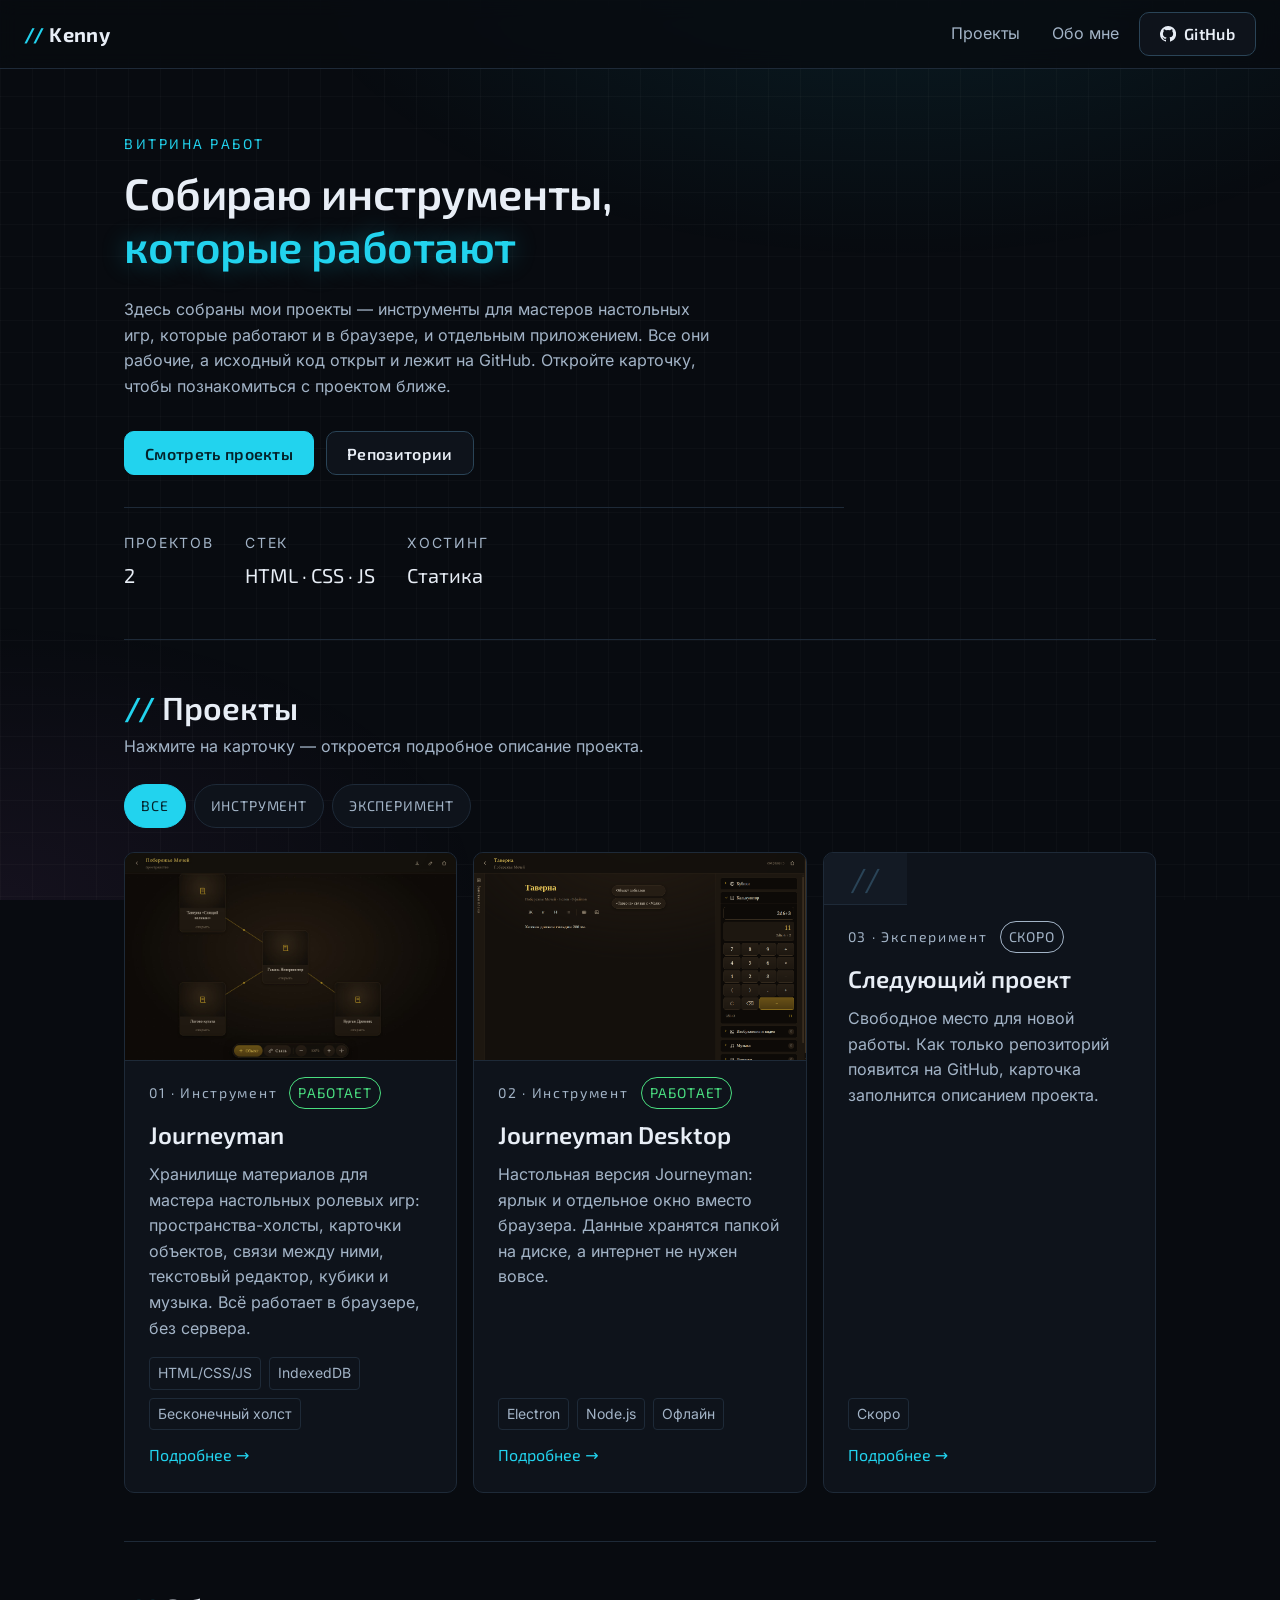
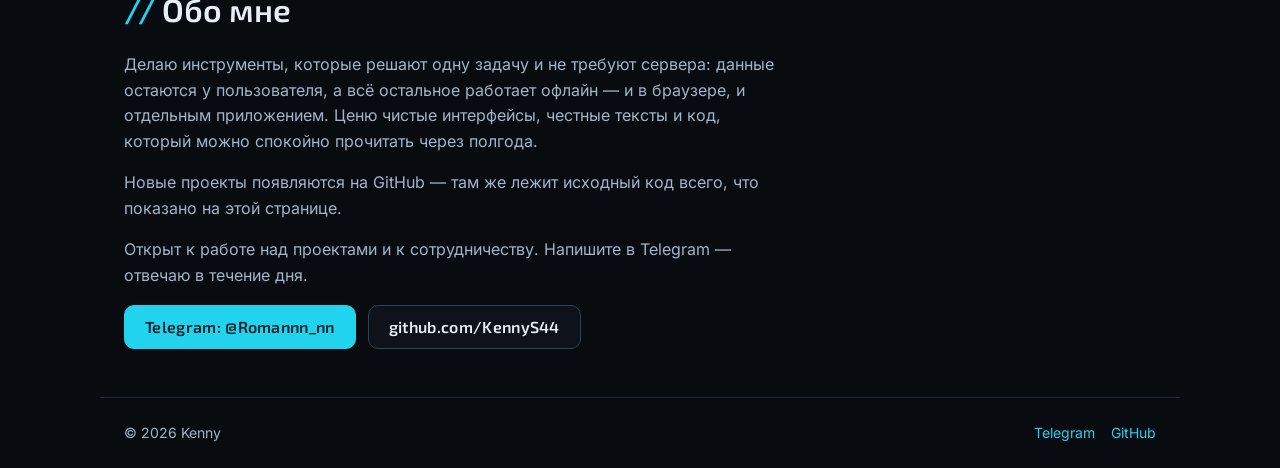
==== commit bf811063: "index.html, css/style.css, js/main.js: добавлен просмотр снимка во весь экран В index.html добавлена" ====
--- a/index.html
+++ b/index.html
@@ -117,6 +117,15 @@
   </div>
 </div>
 
+<div class="lightbox" id="lightbox" hidden>
+  <div class="lightbox-backdrop" data-lb-close></div>
+  <div class="lightbox-panel" role="dialog" aria-modal="true" aria-labelledby="lightbox-caption" tabindex="-1">
+    <button class="lightbox-close" type="button" data-lb-close aria-label="Закрыть изображение">×</button>
+    <div class="lightbox-stage"><img alt=""></div>
+    <p class="lightbox-caption" id="lightbox-caption"></p>
+  </div>
+</div>
+
 <script src="js/main.js"></script>
 </body>
 </html>
--- a/css/style.css
+++ b/css/style.css
@@ -244,6 +244,30 @@
 }
 .card:hover::before, .card:focus-visible::before { opacity: 1; }
 
+.card-shot {
+  display: block;
+  margin: -24px -24px 4px;
+  border-bottom: 1px solid var(--line);
+  background: var(--surface-2);
+}
+.card-shot img {
+  display: block;
+  width: 100%;
+  height: auto;
+  aspect-ratio: 16 / 10;
+  object-fit: cover;
+  object-position: top center;
+}
+.card-shot-empty {
+  aspect-ratio: 16 / 10;
+  display: flex;
+  align-items: center;
+  justify-content: center;
+  font-family: var(--f-head);
+  font-size: 32px;
+  color: var(--line-hot);
+}
+
 .card-top { display: flex; align-items: center; justify-content: space-between; gap: 12px; }
 .card-id { font-family: var(--f-head); font-size: 14px; letter-spacing: .12em; color: var(--muted); }
 
@@ -348,7 +372,98 @@
 .modal-body p { margin: 0 0 12px; color: var(--muted); max-width: 66ch; }
 .modal-body ul { margin: 0; padding-left: 20px; color: var(--muted); }
 .modal-body li { margin-bottom: 8px; }
+.modal-shots { display: flex; flex-direction: column; gap: 16px; margin: 16px 0 24px; }
+.modal-shots figure { margin: 0; }
+.shot-zoom {
+  display: block;
+  width: 100%;
+  padding: 0;
+  border: 0;
+  background: none;
+  cursor: zoom-in;
+  border-radius: var(--r);
+  transition: transform .2s var(--ease);
+}
+.shot-zoom:hover { transform: translateY(-2px); }
+.shot-zoom:focus-visible { outline: 2px solid var(--accent); outline-offset: 3px; }
+.modal-shots img {
+  display: block;
+  width: 100%;
+  height: auto;
+  border: 1px solid var(--line);
+  border-radius: var(--r);
+  background: var(--surface-2);
+}
+.shot-zoom:hover img { border-color: var(--line-hot); }
+.modal-shots figcaption {
+  margin-top: 8px;
+  color: var(--muted);
+  font-size: 14px;
+  line-height: 1.5;
+}
+
 .modal-actions { display: flex; flex-wrap: wrap; gap: 12px; margin-top: 32px; }
+
+/* ---------- Изображение крупным планом ---------- */
+.lightbox { position: fixed; inset: 0; z-index: 60; display: flex; }
+.lightbox[hidden] { display: none; }
+
+.lightbox-backdrop {
+  position: absolute;
+  inset: 0;
+  background: rgba(4, 7, 11, .92);
+  backdrop-filter: blur(6px);
+  animation: fade .2s var(--ease);
+  cursor: zoom-out;
+}
+
+.lightbox-panel {
+  position: relative;
+  margin: auto;
+  display: flex;
+  flex-direction: column;
+  gap: 12px;
+  max-width: calc(100% - 32px);
+  animation: rise .24s var(--ease);
+}
+
+.lightbox-stage { display: flex; max-width: 100%; }
+
+.lightbox-stage img {
+  display: block;
+  max-width: 100%;
+  max-height: 78vh;
+  width: auto;
+  height: auto;
+  border: 1px solid var(--line-hot);
+  border-radius: var(--r);
+  cursor: zoom-out;
+}
+
+.lightbox-caption {
+  margin: 0;
+  max-width: 66ch;
+  color: var(--muted);
+  font-size: 14px;
+  line-height: 1.5;
+}
+
+.lightbox-close {
+  position: absolute;
+  top: -56px;
+  right: 0;
+  width: 44px;
+  height: 44px;
+  border-radius: var(--r);
+  border: 1px solid var(--line);
+  background: var(--surface-2);
+  color: var(--muted);
+  font-size: 24px;
+  line-height: 1;
+  cursor: pointer;
+  transition: color .2s var(--ease), border-color .2s var(--ease);
+}
+.lightbox-close:hover { color: var(--text); border-color: var(--accent); }
 
 @keyframes fade { from { opacity: 0; } }
 @keyframes rise { from { opacity: 0; transform: translateY(12px); } }
@@ -366,6 +481,10 @@
   .stats { gap: 24px; }
   .modal-panel { padding: 24px; }
   .modal-body h2 { font-size: 24px; }
+  /* Узкий экран: снимок показывается во всю высоту и прокручивается вбок —
+     иначе широкий кадр ужимается до нечитаемого и «рассмотреть» не выходит */
+  .lightbox-stage { overflow-x: auto; overscroll-behavior-x: contain; }
+  .lightbox-stage img { max-width: none; max-height: none; height: 62vh; width: auto; }
   .footer { padding: 24px 16px; }
 }
 
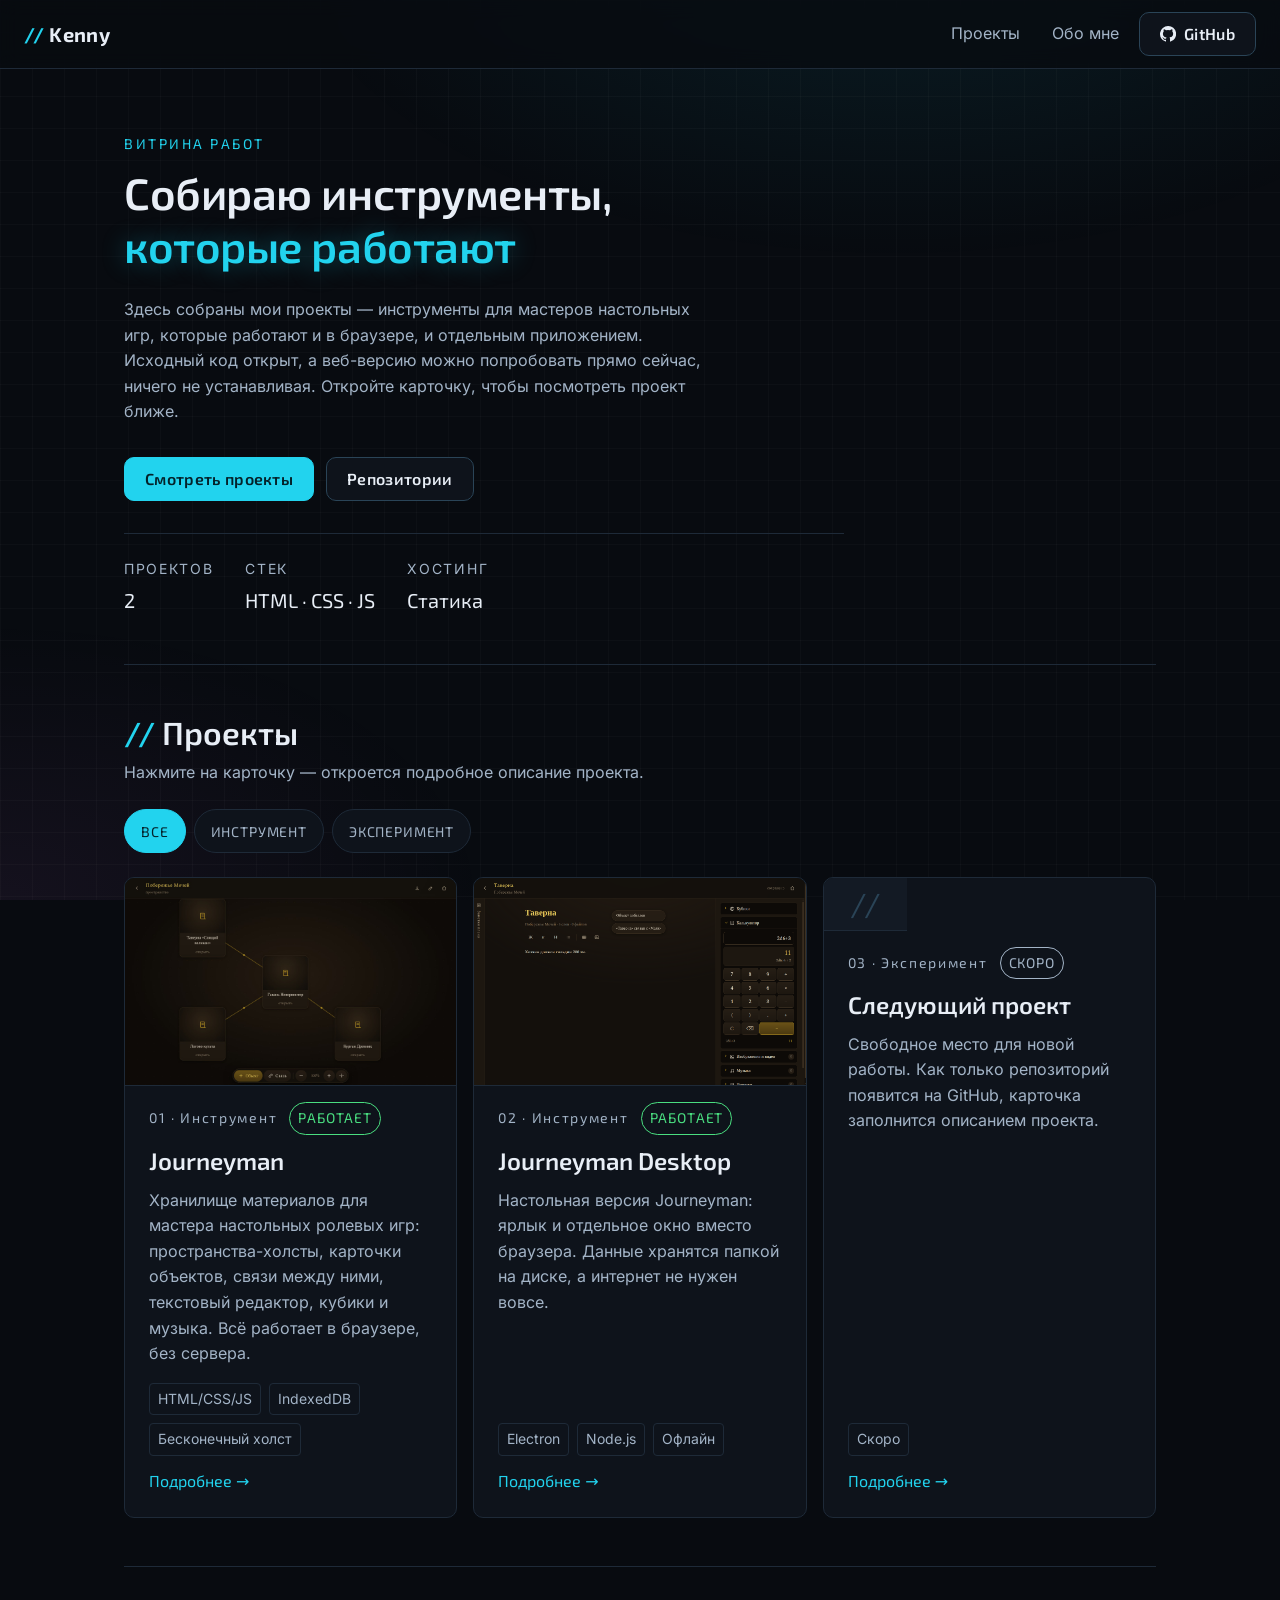
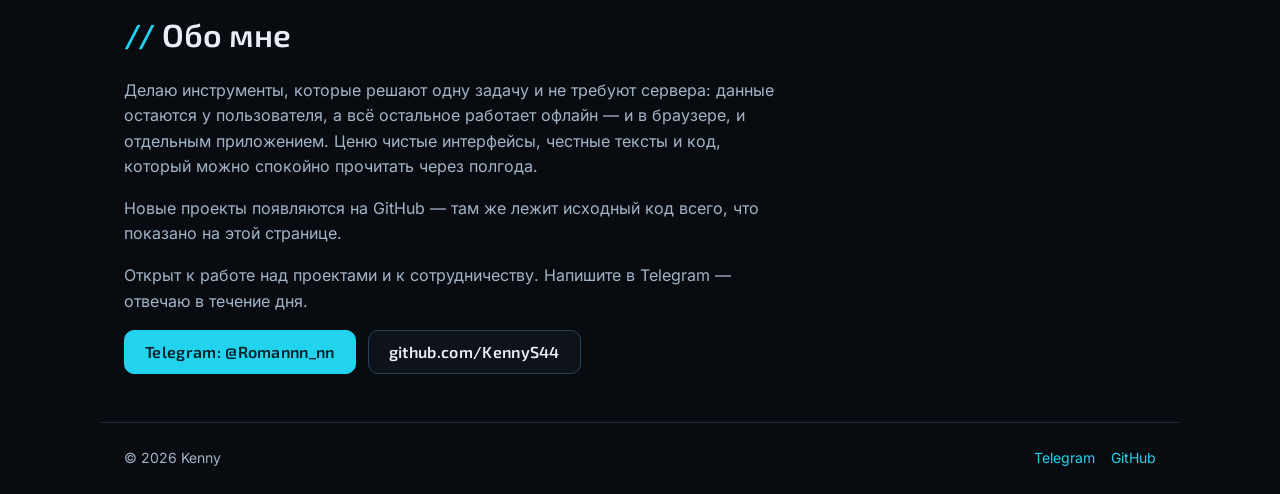
==== commit 35bd667d: "js/main.js, index.html: описания проектов и alt-подписи к снимкам переписаны Подписи снимков в main." ====
--- a/index.html
+++ b/index.html
@@ -50,9 +50,9 @@
     <h1>Собираю инструменты,<br><span class="accent">которые работают</span></h1>
     <p class="lead">
       Здесь собраны мои проекты — инструменты для мастеров настольных игр,
-      которые работают и в браузере, и отдельным приложением. Все они рабочие,
-      а исходный код открыт и лежит на GitHub. Откройте карточку, чтобы
-      познакомиться с проектом ближе.
+      которые работают и в браузере, и отдельным приложением. Исходный код
+      открыт, а веб-версию можно попробовать прямо сейчас, ничего не
+      устанавливая. Откройте карточку, чтобы посмотреть проект ближе.
     </p>
     <div class="hero-actions">
       <a class="btn btn-solid" href="#projects">Смотреть проекты</a>
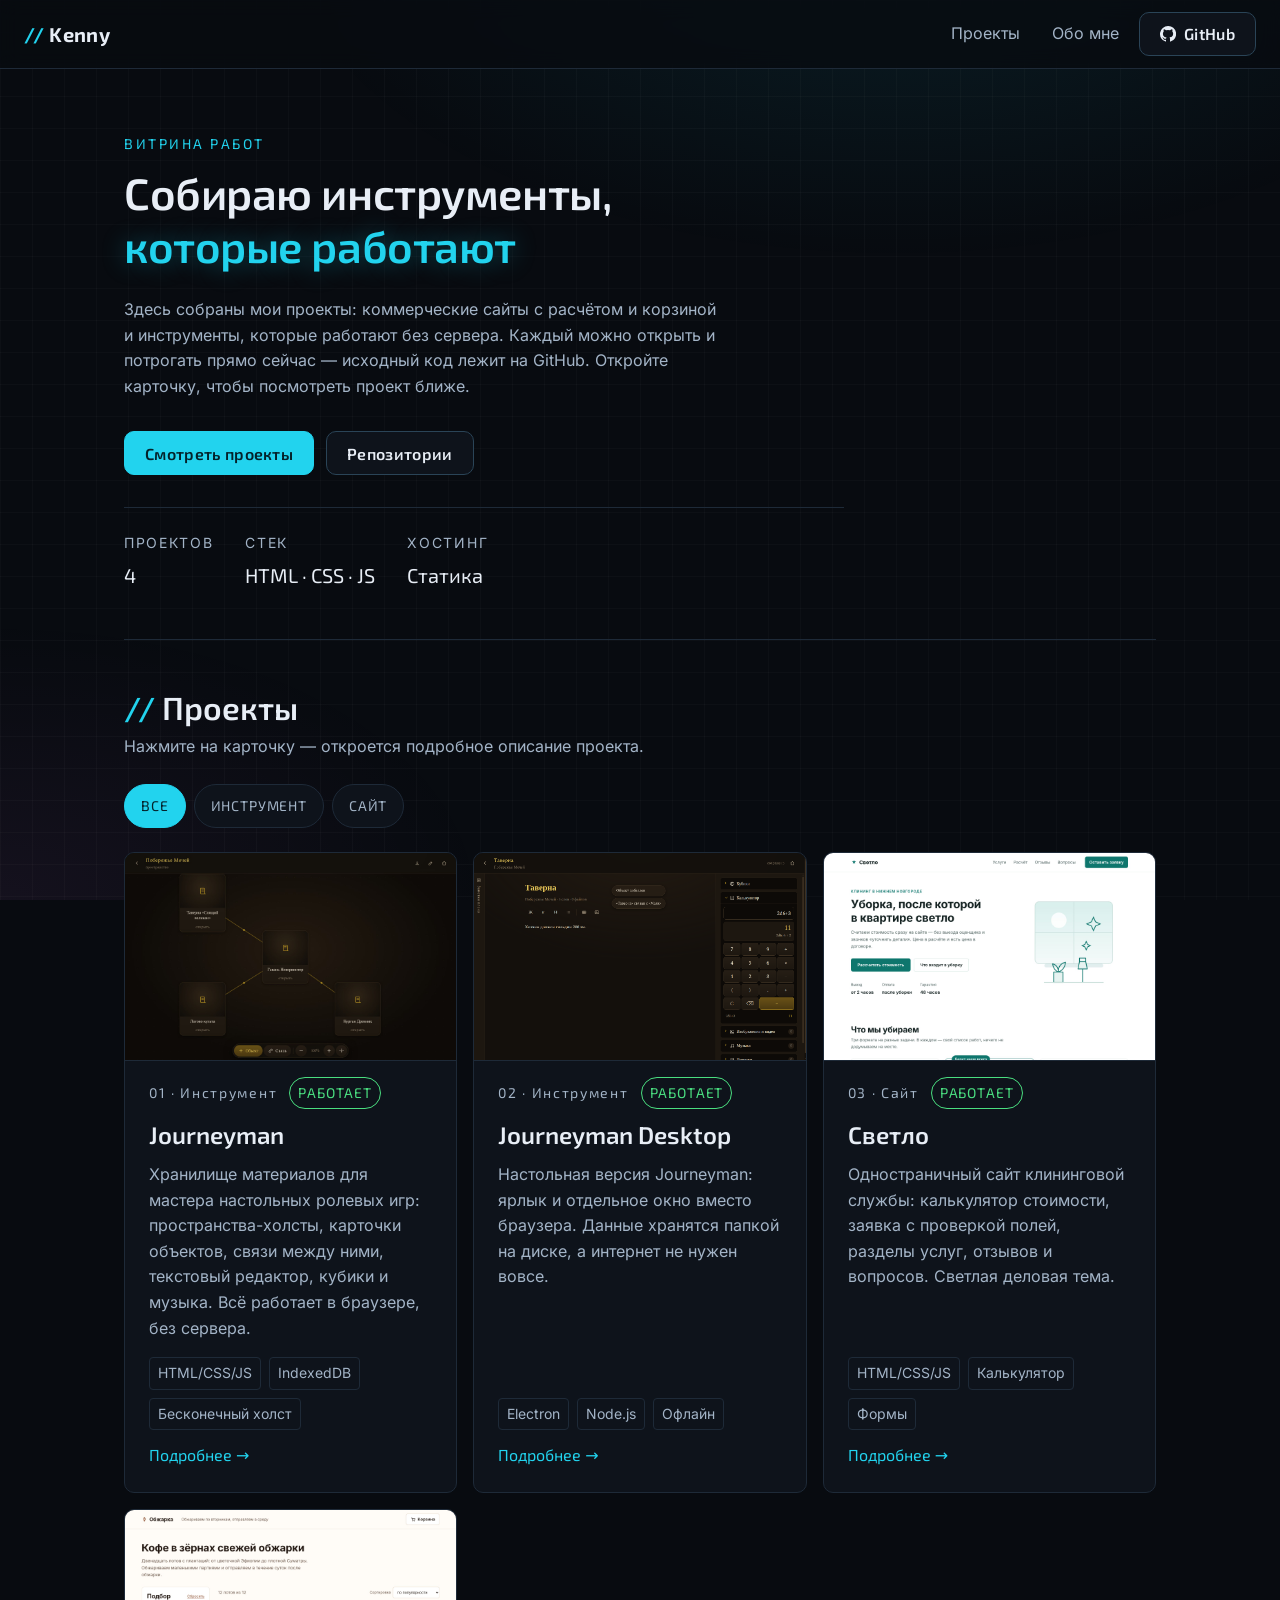
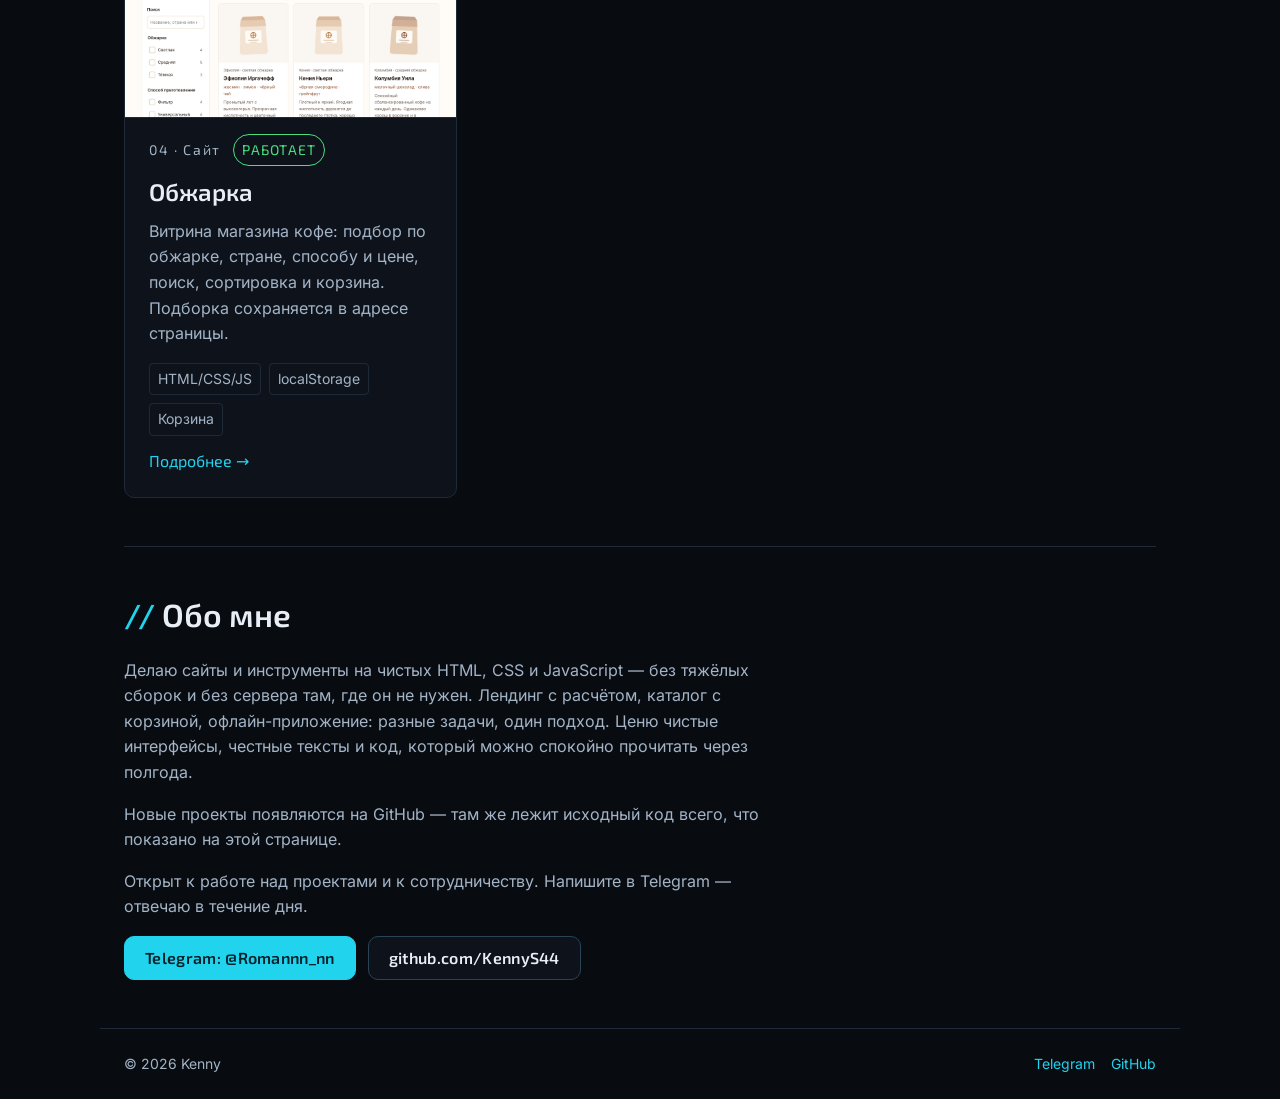
==== commit 5d979cb2: "js/main.js, img/: добавлены две карточки коммерческих сайтов и новое og-превью В main.js описаны про" ====
--- a/index.html
+++ b/index.html
@@ -3,14 +3,14 @@
 <head>
 <meta charset="utf-8">
 <meta name="viewport" content="width=device-width, initial-scale=1">
-<title>Kenny — фронтенд-разработчик, портфолио проектов</title>
-<meta name="description" content="Портфолио Kenny: инструменты на чистых HTML, CSS и JavaScript. Journeyman — кодекс мастера настольных ролевых игр: в браузере и в виде настольного приложения. Исходный код открыт на GitHub.">
+<title>Kenny — фронтенд-разработчик: сайты, калькуляторы, каталоги</title>
+<meta name="description" content="Портфолио Kenny: лендинг с калькулятором стоимости, каталог с фильтрами и корзиной, инструменты для мастеров настольных игр. Всё на чистых HTML, CSS и JavaScript, с живыми демо и открытым кодом.">
 <link rel="canonical" href="https://kennys44.github.io/MyScreen/">
 
 <meta property="og:type" content="website">
 <meta property="og:site_name" content="Kenny — витрина проектов">
-<meta property="og:title" content="Kenny — фронтенд-разработчик, портфолио проектов">
-<meta property="og:description" content="Инструменты на чистых HTML, CSS и JavaScript. Journeyman для мастеров настольных ролевых игр: в браузере и в виде настольного приложения. Исходный код открыт на GitHub.">
+<meta property="og:title" content="Kenny — фронтенд-разработчик: сайты, калькуляторы, каталоги">
+<meta property="og:description" content="Коммерческие сайты и инструменты на чистых HTML, CSS и JavaScript: калькулятор стоимости, каталог с корзиной, кодекс мастера НРИ. Живые демо и открытый код.">
 <meta property="og:url" content="https://kennys44.github.io/MyScreen/">
 <meta property="og:image" content="https://kennys44.github.io/MyScreen/img/og.png">
 <meta property="og:image:width" content="1200">
@@ -49,10 +49,10 @@
     <p class="eyebrow">Витрина работ</p>
     <h1>Собираю инструменты,<br><span class="accent">которые работают</span></h1>
     <p class="lead">
-      Здесь собраны мои проекты — инструменты для мастеров настольных игр,
-      которые работают и в браузере, и отдельным приложением. Исходный код
-      открыт, а веб-версию можно попробовать прямо сейчас, ничего не
-      устанавливая. Откройте карточку, чтобы посмотреть проект ближе.
+      Здесь собраны мои проекты: коммерческие сайты с расчётом и корзиной и
+      инструменты, которые работают без сервера. Каждый можно открыть и
+      потрогать прямо сейчас — исходный код лежит на GitHub. Откройте
+      карточку, чтобы посмотреть проект ближе.
     </p>
     <div class="hero-actions">
       <a class="btn btn-solid" href="#projects">Смотреть проекты</a>
@@ -80,10 +80,11 @@
     </div>
     <div class="about">
       <p>
-        Делаю инструменты, которые решают одну задачу и не требуют сервера:
-        данные остаются у пользователя, а всё остальное работает офлайн — и в
-        браузере, и отдельным приложением. Ценю чистые интерфейсы, честные
-        тексты и код, который можно спокойно прочитать через полгода.
+        Делаю сайты и инструменты на чистых HTML, CSS и JavaScript — без
+        тяжёлых сборок и без сервера там, где он не нужен. Лендинг с расчётом,
+        каталог с корзиной, офлайн-приложение: разные задачи, один подход.
+        Ценю чистые интерфейсы, честные тексты и код, который можно спокойно
+        прочитать через полгода.
       </p>
       <p>
         Новые проекты появляются на GitHub — там же лежит исходный код всего,
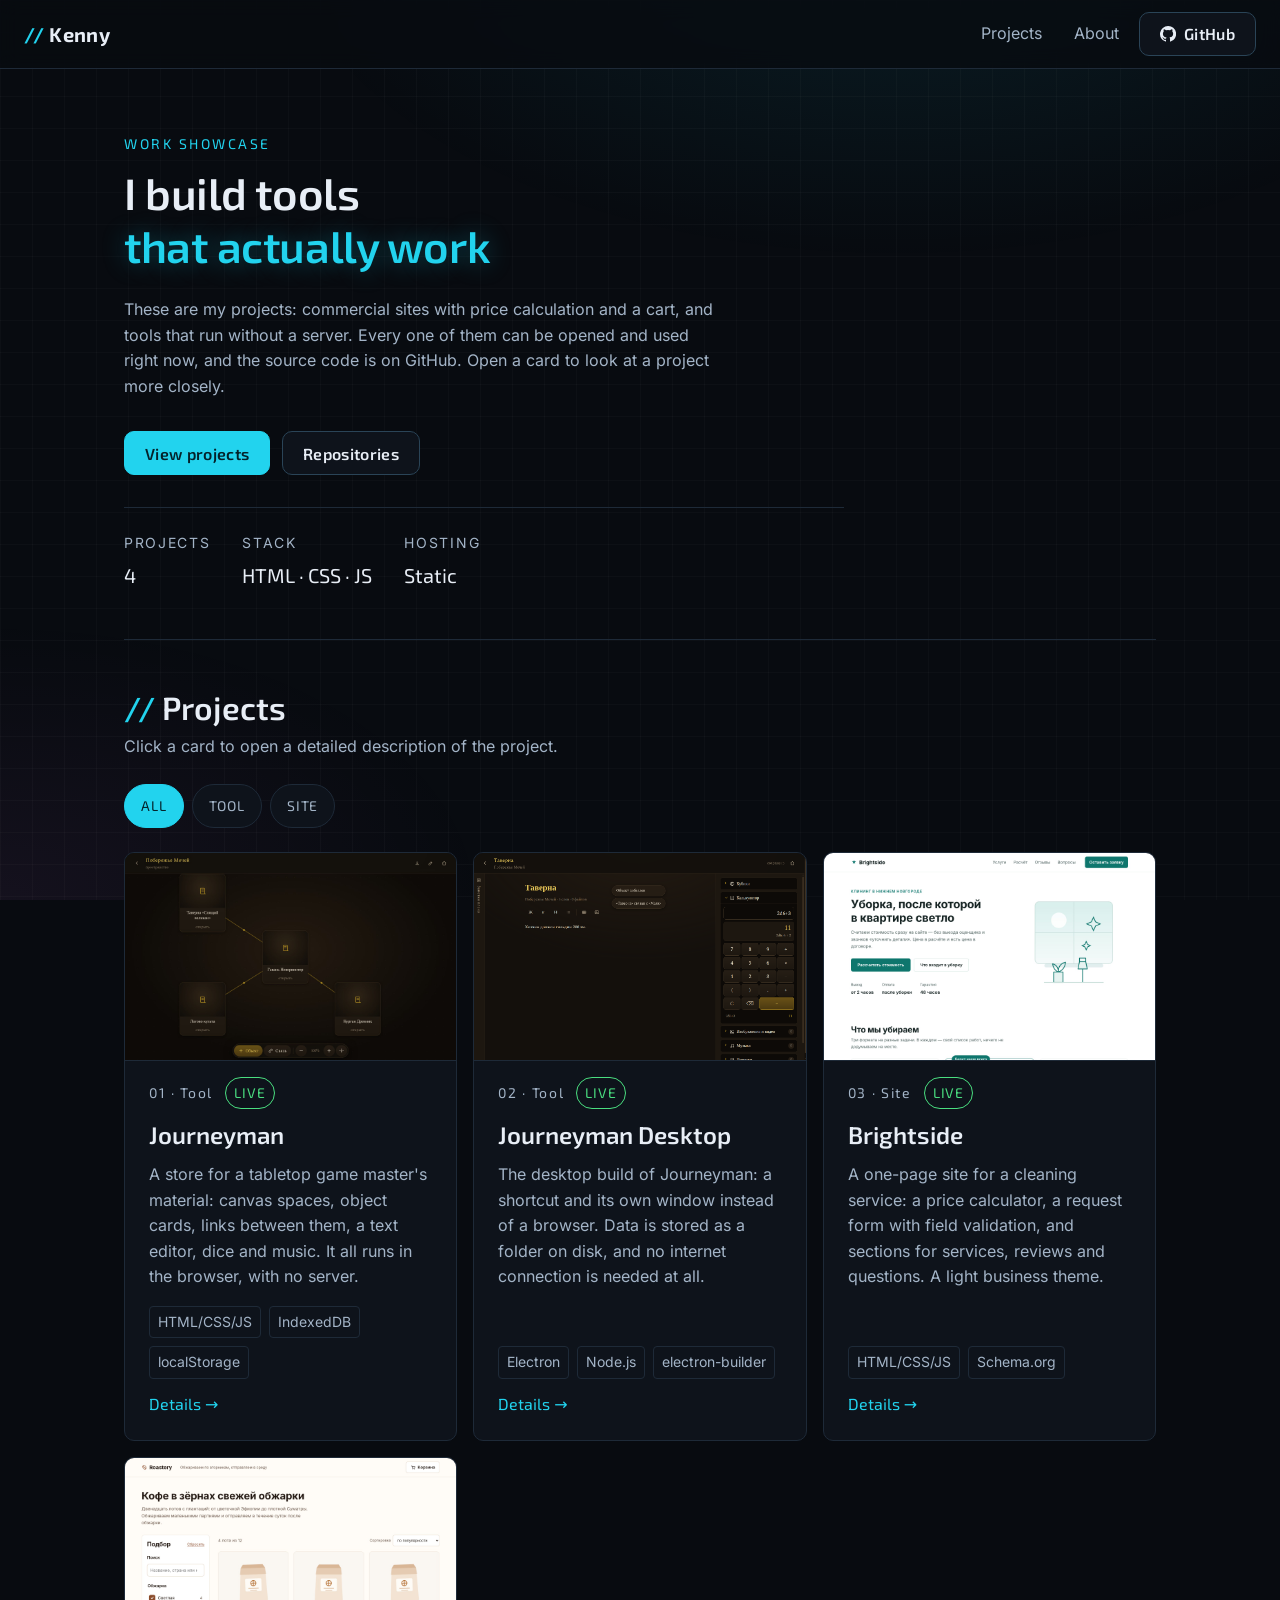
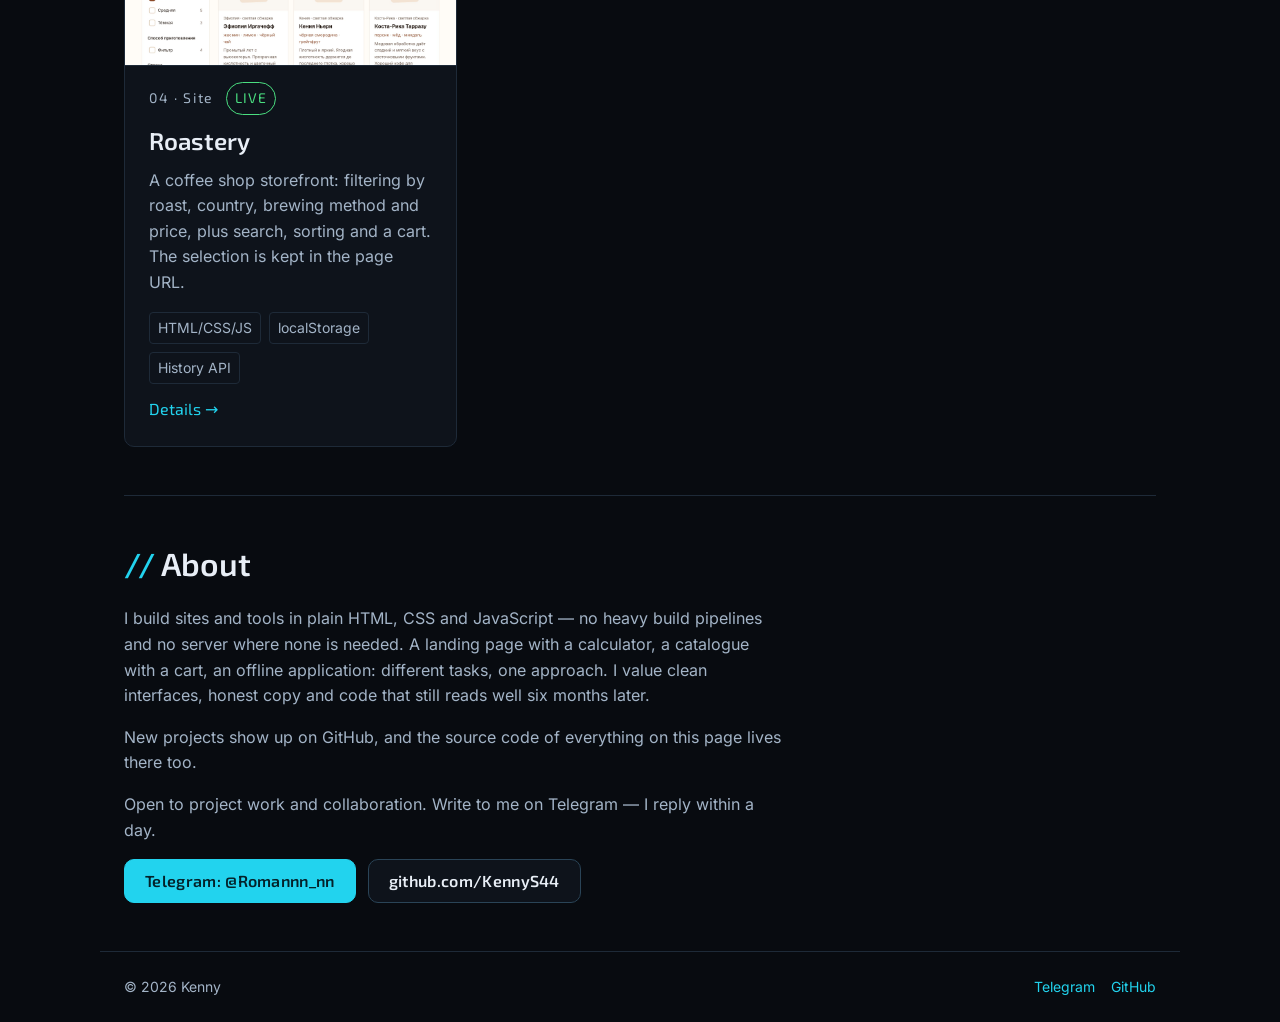
==== commit bd343e30: "index.html, js/main.js: site copy translated to English, lang and og:locale switched" ====
--- a/index.html
+++ b/index.html
@@ -1,21 +1,21 @@
 <!DOCTYPE html>
-<html lang="ru">
+<html lang="en">
 <head>
 <meta charset="utf-8">
 <meta name="viewport" content="width=device-width, initial-scale=1">
-<title>Kenny — фронтенд-разработчик: сайты, калькуляторы, каталоги</title>
-<meta name="description" content="Портфолио Kenny: лендинг с калькулятором стоимости, каталог с фильтрами и корзиной, инструменты для мастеров настольных игр. Всё на чистых HTML, CSS и JavaScript, с живыми демо и открытым кодом.">
+<title>Kenny — front-end developer: sites, calculators, catalogues</title>
+<meta name="description" content="Kenny's portfolio: a landing page with a price calculator, a catalogue with filters and a cart, and tools for tabletop game masters. All in plain HTML, CSS and JavaScript, with live demos and open code.">
 <link rel="canonical" href="https://kennys44.github.io/MyScreen/">
 
 <meta property="og:type" content="website">
-<meta property="og:site_name" content="Kenny — витрина проектов">
-<meta property="og:title" content="Kenny — фронтенд-разработчик: сайты, калькуляторы, каталоги">
-<meta property="og:description" content="Коммерческие сайты и инструменты на чистых HTML, CSS и JavaScript: калькулятор стоимости, каталог с корзиной, кодекс мастера НРИ. Живые демо и открытый код.">
+<meta property="og:site_name" content="Kenny — project showcase">
+<meta property="og:title" content="Kenny — front-end developer: sites, calculators, catalogues">
+<meta property="og:description" content="Commercial sites and tools in plain HTML, CSS and JavaScript: a price calculator, a catalogue with a cart, a tabletop game master's codex. Live demos and open code.">
 <meta property="og:url" content="https://kennys44.github.io/MyScreen/">
 <meta property="og:image" content="https://kennys44.github.io/MyScreen/img/og.png">
 <meta property="og:image:width" content="1200">
 <meta property="og:image:height" content="630">
-<meta property="og:locale" content="ru_RU">
+<meta property="og:locale" content="en_US">
 <meta name="twitter:card" content="summary_large_image">
 <meta name="theme-color" content="#080b10">
 
@@ -35,8 +35,8 @@
     <span class="brand-mark">//</span> Kenny
   </a>
   <nav class="nav">
-    <a href="#projects">Проекты</a>
-    <a href="#about">Обо мне</a>
+    <a href="#projects">Projects</a>
+    <a href="#about">About</a>
     <a class="btn btn-ghost" href="https://github.com/KennyS44" target="_blank" rel="noopener">
       <svg viewBox="0 0 16 16" width="16" height="16" aria-hidden="true"><path fill="currentColor" d="M8 0a8 8 0 0 0-2.53 15.59c.4.07.55-.17.55-.38l-.01-1.34c-2.23.48-2.7-1.07-2.7-1.07-.36-.93-.89-1.18-.89-1.18-.73-.5.05-.49.05-.49.8.06 1.23.83 1.23.83.72 1.23 1.88.87 2.34.67.07-.52.28-.87.51-1.07-1.78-.2-3.64-.89-3.64-3.95 0-.87.31-1.59.83-2.15-.08-.2-.36-1.02.08-2.12 0 0 .67-.21 2.2.82a7.6 7.6 0 0 1 4 0c1.53-1.03 2.2-.82 2.2-.82.44 1.1.16 1.92.08 2.12.52.56.83 1.28.83 2.15 0 3.07-1.87 3.75-3.65 3.95.29.25.54.73.54 1.48l-.01 2.2c0 .21.14.46.55.38A8 8 0 0 0 8 0z"/></svg>
       GitHub
@@ -46,53 +46,53 @@
 
 <main id="top">
   <section class="hero">
-    <p class="eyebrow">Витрина работ</p>
-    <h1>Собираю инструменты,<br><span class="accent">которые работают</span></h1>
+    <p class="eyebrow">Work showcase</p>
+    <h1>I build tools<br><span class="accent">that actually work</span></h1>
     <p class="lead">
-      Здесь собраны мои проекты: коммерческие сайты с расчётом и корзиной и
-      инструменты, которые работают без сервера. Каждый можно открыть и
-      потрогать прямо сейчас — исходный код лежит на GitHub. Откройте
-      карточку, чтобы посмотреть проект ближе.
+      These are my projects: commercial sites with price calculation and a
+      cart, and tools that run without a server. Every one of them can be
+      opened and used right now, and the source code is on GitHub. Open a card
+      to look at a project more closely.
     </p>
     <div class="hero-actions">
-      <a class="btn btn-solid" href="#projects">Смотреть проекты</a>
-      <a class="btn btn-ghost" href="https://github.com/KennyS44" target="_blank" rel="noopener">Репозитории</a>
+      <a class="btn btn-solid" href="#projects">View projects</a>
+      <a class="btn btn-ghost" href="https://github.com/KennyS44" target="_blank" rel="noopener">Repositories</a>
     </div>
     <dl class="stats">
-      <div><dt>Проектов</dt><dd data-stat="count">—</dd></div>
-      <div><dt>Стек</dt><dd>HTML · CSS · JS</dd></div>
-      <div><dt>Хостинг</dt><dd>Статика</dd></div>
+      <div><dt>Projects</dt><dd data-stat="count">—</dd></div>
+      <div><dt>Stack</dt><dd>HTML · CSS · JS</dd></div>
+      <div><dt>Hosting</dt><dd>Static</dd></div>
     </dl>
   </section>
 
   <section class="section" id="projects">
     <div class="section-head">
-      <h2>Проекты</h2>
-      <p class="section-sub">Нажмите на карточку — откроется подробное описание проекта.</p>
+      <h2>Projects</h2>
+      <p class="section-sub">Click a card to open a detailed description of the project.</p>
     </div>
-    <div class="filters" role="group" aria-label="Фильтр проектов"></div>
+    <div class="filters" role="group" aria-label="Project filter"></div>
     <ul class="cards" id="cards"></ul>
   </section>
 
   <section class="section" id="about">
     <div class="section-head">
-      <h2>Обо мне</h2>
+      <h2>About</h2>
     </div>
     <div class="about">
       <p>
-        Делаю сайты и инструменты на чистых HTML, CSS и JavaScript — без
-        тяжёлых сборок и без сервера там, где он не нужен. Лендинг с расчётом,
-        каталог с корзиной, офлайн-приложение: разные задачи, один подход.
-        Ценю чистые интерфейсы, честные тексты и код, который можно спокойно
-        прочитать через полгода.
+        I build sites and tools in plain HTML, CSS and JavaScript — no heavy
+        build pipelines and no server where none is needed. A landing page with
+        a calculator, a catalogue with a cart, an offline application:
+        different tasks, one approach. I value clean interfaces, honest copy
+        and code that still reads well six months later.
       </p>
       <p>
-        Новые проекты появляются на GitHub — там же лежит исходный код всего,
-        что показано на этой странице.
+        New projects show up on GitHub, and the source code of everything on
+        this page lives there too.
       </p>
       <p>
-        Открыт к работе над проектами и к сотрудничеству. Напишите в Telegram —
-        отвечаю в течение дня.
+        Open to project work and collaboration. Write to me on Telegram — I
+        reply within a day.
       </p>
       <div class="about-actions">
         <a class="btn btn-solid" href="https://t.me/Romannn_nn" target="_blank" rel="noopener">Telegram: @Romannn_nn</a>
@@ -113,7 +113,7 @@
 <div class="modal" id="modal" hidden>
   <div class="modal-backdrop" data-close></div>
   <div class="modal-panel" role="dialog" aria-modal="true" aria-labelledby="modal-title" tabindex="-1">
-    <button class="modal-close" type="button" data-close aria-label="Закрыть">×</button>
+    <button class="modal-close" type="button" data-close aria-label="Close">×</button>
     <div class="modal-body"></div>
   </div>
 </div>
@@ -121,7 +121,7 @@
 <div class="lightbox" id="lightbox" hidden>
   <div class="lightbox-backdrop" data-lb-close></div>
   <div class="lightbox-panel" role="dialog" aria-modal="true" aria-labelledby="lightbox-caption" tabindex="-1">
-    <button class="lightbox-close" type="button" data-lb-close aria-label="Закрыть изображение">×</button>
+    <button class="lightbox-close" type="button" data-lb-close aria-label="Close image">×</button>
     <div class="lightbox-stage"><img alt=""></div>
     <p class="lightbox-caption" id="lightbox-caption"></p>
   </div>
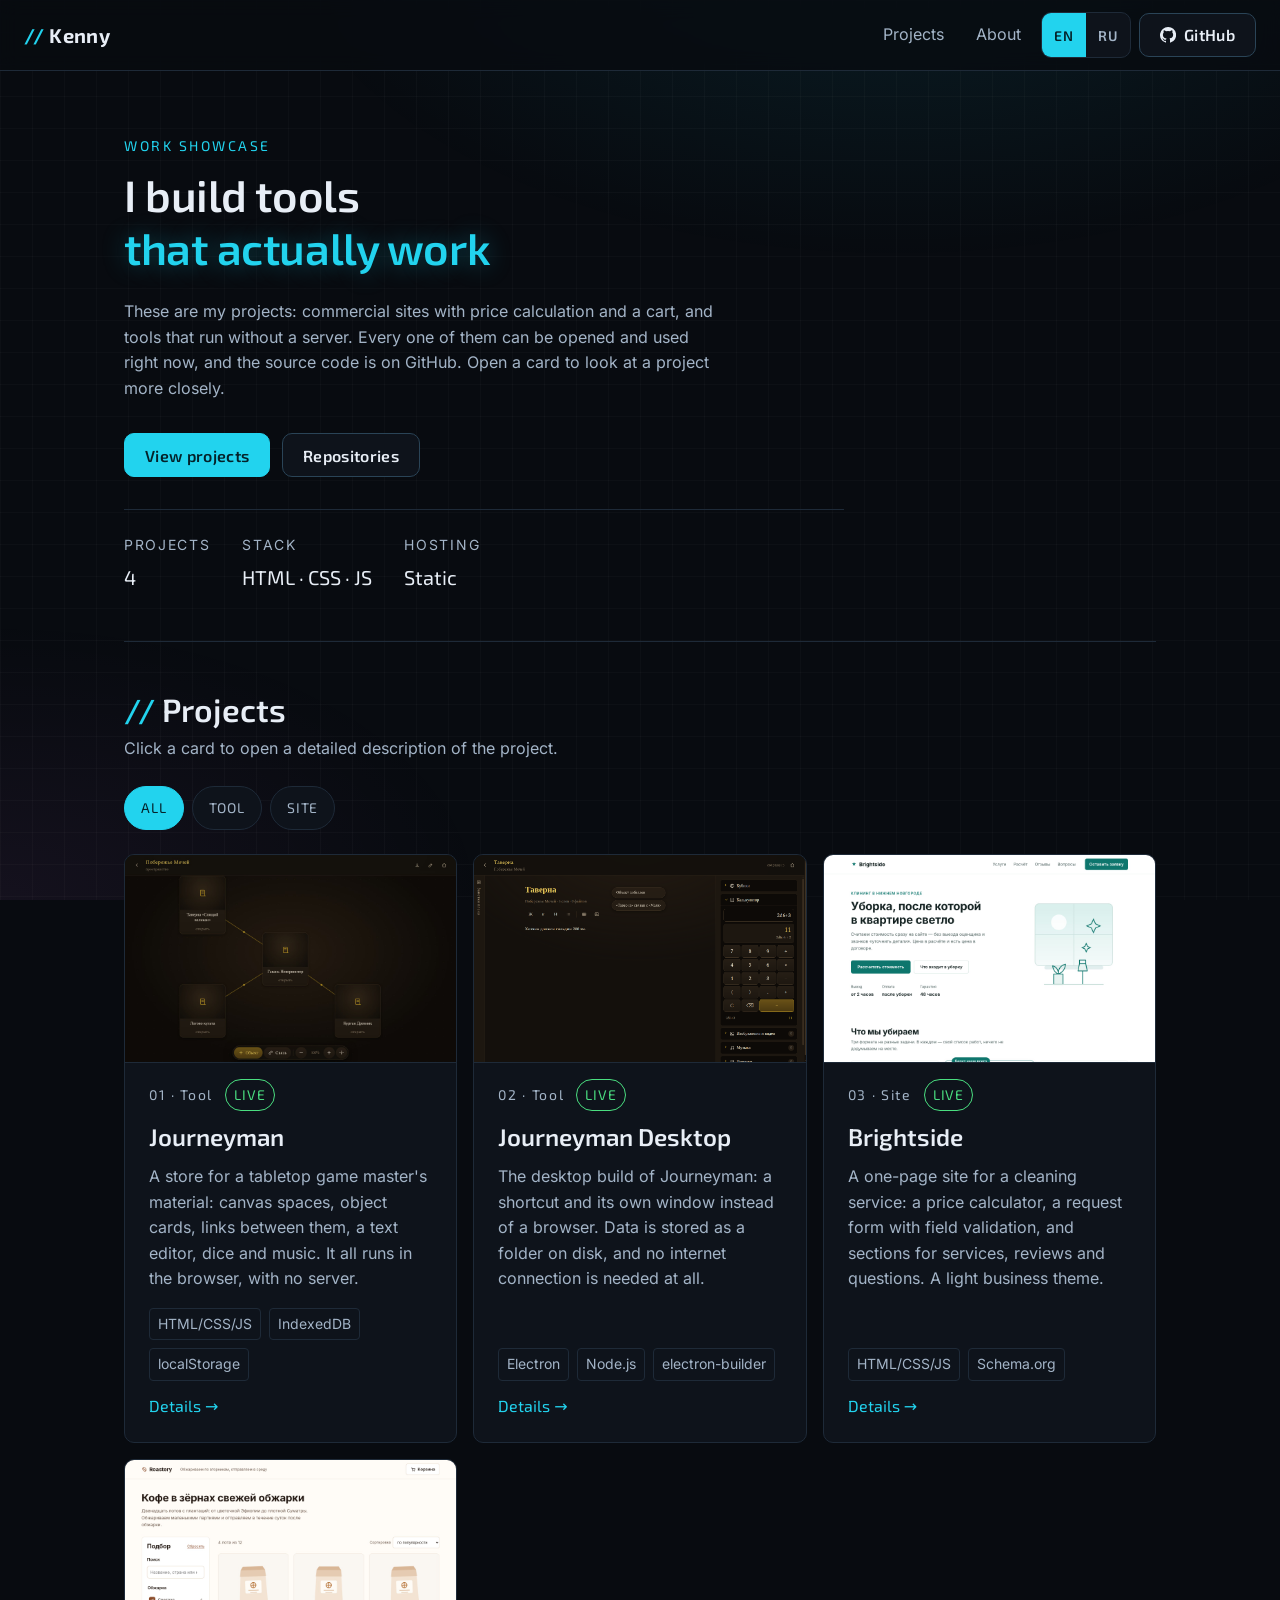
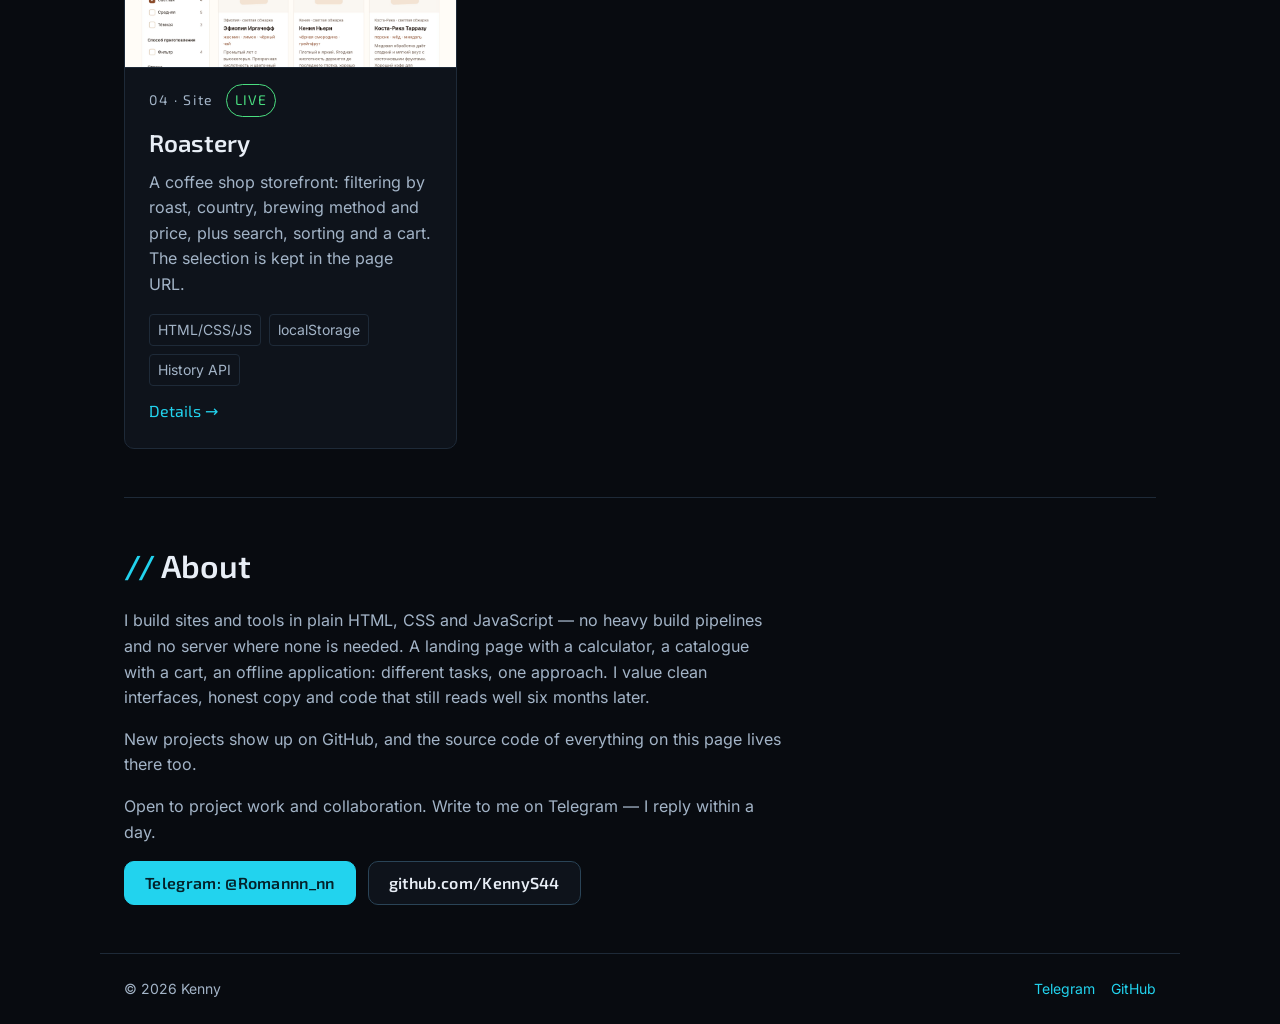
==== commit 855cfc64: "index.html, css/style.css, js/content.js, js/main.js: EN/RU language switch added, all copy moved in" ====
--- a/index.html
+++ b/index.html
@@ -6,6 +6,9 @@
 <title>Kenny — front-end developer: sites, calculators, catalogues</title>
 <meta name="description" content="Kenny's portfolio: a landing page with a price calculator, a catalogue with filters and a cart, and tools for tabletop game masters. All in plain HTML, CSS and JavaScript, with live demos and open code.">
 <link rel="canonical" href="https://kennys44.github.io/MyScreen/">
+<link rel="alternate" hreflang="en" href="https://kennys44.github.io/MyScreen/?lang=en">
+<link rel="alternate" hreflang="ru" href="https://kennys44.github.io/MyScreen/?lang=ru">
+<link rel="alternate" hreflang="x-default" href="https://kennys44.github.io/MyScreen/">
 
 <meta property="og:type" content="website">
 <meta property="og:site_name" content="Kenny — project showcase">
@@ -16,14 +19,15 @@
 <meta property="og:image:width" content="1200">
 <meta property="og:image:height" content="630">
 <meta property="og:locale" content="en_US">
+<meta property="og:locale:alternate" content="ru_RU">
 <meta name="twitter:card" content="summary_large_image">
 <meta name="theme-color" content="#080b10">
 
 <link rel="icon" href="img/favicon.svg" type="image/svg+xml">
 <link rel="apple-touch-icon" href="img/apple-touch-icon.png">
 
-<link rel="preload" href="fonts/Exo2-600-cyrillic.woff2" as="font" type="font/woff2" crossorigin>
-<link rel="preload" href="fonts/Inter-400-cyrillic.woff2" as="font" type="font/woff2" crossorigin>
+<link rel="preload" href="fonts/Exo2-600-latin.woff2" as="font" type="font/woff2" crossorigin>
+<link rel="preload" href="fonts/Inter-400-latin.woff2" as="font" type="font/woff2" crossorigin>
 <link rel="stylesheet" href="css/fonts.css">
 <link rel="stylesheet" href="css/style.css">
 </head>
@@ -35,8 +39,12 @@
     <span class="brand-mark">//</span> Kenny
   </a>
   <nav class="nav">
-    <a href="#projects">Projects</a>
-    <a href="#about">About</a>
+    <a href="#projects" data-i18n="nav.projects">Projects</a>
+    <a href="#about" data-i18n="nav.about">About</a>
+    <div class="lang" role="group" data-i18n-label="a11y.language">
+      <button type="button" data-lang="en" data-i18n-label="a11y.switchToEn" aria-pressed="true">EN</button>
+      <button type="button" data-lang="ru" data-i18n-label="a11y.switchToRu" aria-pressed="false">RU</button>
+    </div>
     <a class="btn btn-ghost" href="https://github.com/KennyS44" target="_blank" rel="noopener">
       <svg viewBox="0 0 16 16" width="16" height="16" aria-hidden="true"><path fill="currentColor" d="M8 0a8 8 0 0 0-2.53 15.59c.4.07.55-.17.55-.38l-.01-1.34c-2.23.48-2.7-1.07-2.7-1.07-.36-.93-.89-1.18-.89-1.18-.73-.5.05-.49.05-.49.8.06 1.23.83 1.23.83.72 1.23 1.88.87 2.34.67.07-.52.28-.87.51-1.07-1.78-.2-3.64-.89-3.64-3.95 0-.87.31-1.59.83-2.15-.08-.2-.36-1.02.08-2.12 0 0 .67-.21 2.2.82a7.6 7.6 0 0 1 4 0c1.53-1.03 2.2-.82 2.2-.82.44 1.1.16 1.92.08 2.12.52.56.83 1.28.83 2.15 0 3.07-1.87 3.75-3.65 3.95.29.25.54.73.54 1.48l-.01 2.2c0 .21.14.46.55.38A8 8 0 0 0 8 0z"/></svg>
       GitHub
@@ -46,51 +54,51 @@
 
 <main id="top">
   <section class="hero">
-    <p class="eyebrow">Work showcase</p>
-    <h1>I build tools<br><span class="accent">that actually work</span></h1>
-    <p class="lead">
+    <p class="eyebrow" data-i18n="hero.eyebrow">Work showcase</p>
+    <h1 data-i18n-html="hero.title">I build tools<br><span class="accent">that actually work</span></h1>
+    <p class="lead" data-i18n="hero.lead">
       These are my projects: commercial sites with price calculation and a
       cart, and tools that run without a server. Every one of them can be
       opened and used right now, and the source code is on GitHub. Open a card
       to look at a project more closely.
     </p>
     <div class="hero-actions">
-      <a class="btn btn-solid" href="#projects">View projects</a>
-      <a class="btn btn-ghost" href="https://github.com/KennyS44" target="_blank" rel="noopener">Repositories</a>
+      <a class="btn btn-solid" href="#projects" data-i18n="hero.cta.projects">View projects</a>
+      <a class="btn btn-ghost" href="https://github.com/KennyS44" target="_blank" rel="noopener" data-i18n="hero.cta.repos">Repositories</a>
     </div>
     <dl class="stats">
-      <div><dt>Projects</dt><dd data-stat="count">—</dd></div>
-      <div><dt>Stack</dt><dd>HTML · CSS · JS</dd></div>
-      <div><dt>Hosting</dt><dd>Static</dd></div>
+      <div><dt data-i18n="stats.projects">Projects</dt><dd data-stat="count">—</dd></div>
+      <div><dt data-i18n="stats.stack">Stack</dt><dd>HTML · CSS · JS</dd></div>
+      <div><dt data-i18n="stats.hosting">Hosting</dt><dd data-i18n="stats.hosting.value">Static</dd></div>
     </dl>
   </section>
 
   <section class="section" id="projects">
     <div class="section-head">
-      <h2>Projects</h2>
-      <p class="section-sub">Click a card to open a detailed description of the project.</p>
+      <h2 data-i18n="projects.title">Projects</h2>
+      <p class="section-sub" data-i18n="projects.sub">Click a card to open a detailed description of the project.</p>
     </div>
-    <div class="filters" role="group" aria-label="Project filter"></div>
+    <div class="filters" role="group" data-i18n-label="projects.filterLabel"></div>
     <ul class="cards" id="cards"></ul>
   </section>
 
   <section class="section" id="about">
     <div class="section-head">
-      <h2>About</h2>
+      <h2 data-i18n="about.title">About</h2>
     </div>
     <div class="about">
-      <p>
+      <p data-i18n="about.p1">
         I build sites and tools in plain HTML, CSS and JavaScript — no heavy
         build pipelines and no server where none is needed. A landing page with
         a calculator, a catalogue with a cart, an offline application:
         different tasks, one approach. I value clean interfaces, honest copy
         and code that still reads well six months later.
       </p>
-      <p>
+      <p data-i18n="about.p2">
         New projects show up on GitHub, and the source code of everything on
         this page lives there too.
       </p>
-      <p>
+      <p data-i18n="about.p3">
         Open to project work and collaboration. Write to me on Telegram — I
         reply within a day.
       </p>
@@ -113,7 +121,7 @@
 <div class="modal" id="modal" hidden>
   <div class="modal-backdrop" data-close></div>
   <div class="modal-panel" role="dialog" aria-modal="true" aria-labelledby="modal-title" tabindex="-1">
-    <button class="modal-close" type="button" data-close aria-label="Close">×</button>
+    <button class="modal-close" type="button" data-close data-i18n-label="a11y.close" aria-label="Close">×</button>
     <div class="modal-body"></div>
   </div>
 </div>
@@ -121,12 +129,13 @@
 <div class="lightbox" id="lightbox" hidden>
   <div class="lightbox-backdrop" data-lb-close></div>
   <div class="lightbox-panel" role="dialog" aria-modal="true" aria-labelledby="lightbox-caption" tabindex="-1">
-    <button class="lightbox-close" type="button" data-lb-close aria-label="Close image">×</button>
+    <button class="lightbox-close" type="button" data-lb-close data-i18n-label="a11y.closeImage" aria-label="Close image">×</button>
     <div class="lightbox-stage"><img alt=""></div>
     <p class="lightbox-caption" id="lightbox-caption"></p>
   </div>
 </div>
 
+<script src="js/content.js"></script>
 <script src="js/main.js"></script>
 </body>
 </html>
--- a/css/style.css
+++ b/css/style.css
@@ -87,6 +87,37 @@
   transition: color .2s var(--ease), background .2s var(--ease);
 }
 .nav > a:not(.btn):hover { color: var(--text); background: var(--surface-2); }
+
+/* ---------- Переключатель языка ---------- */
+.lang {
+  display: inline-flex;
+  border: 1px solid var(--line);
+  border-radius: var(--r);
+  background: var(--surface);
+  overflow: hidden;
+}
+
+.lang button {
+  min-width: 44px;
+  min-height: 44px;
+  padding: 8px 12px;
+  border: 0;
+  background: transparent;
+  color: var(--muted);
+  font-family: var(--f-head);
+  font-size: 14px;
+  font-weight: 600;
+  letter-spacing: .06em;
+  cursor: pointer;
+  transition: color .2s var(--ease), background .2s var(--ease);
+}
+
+.lang button:hover { color: var(--text); background: var(--surface-2); }
+
+.lang button[aria-pressed="true"] {
+  color: #04222a;
+  background: var(--accent);
+}
 
 /* ---------- Кнопки ---------- */
 .btn {
